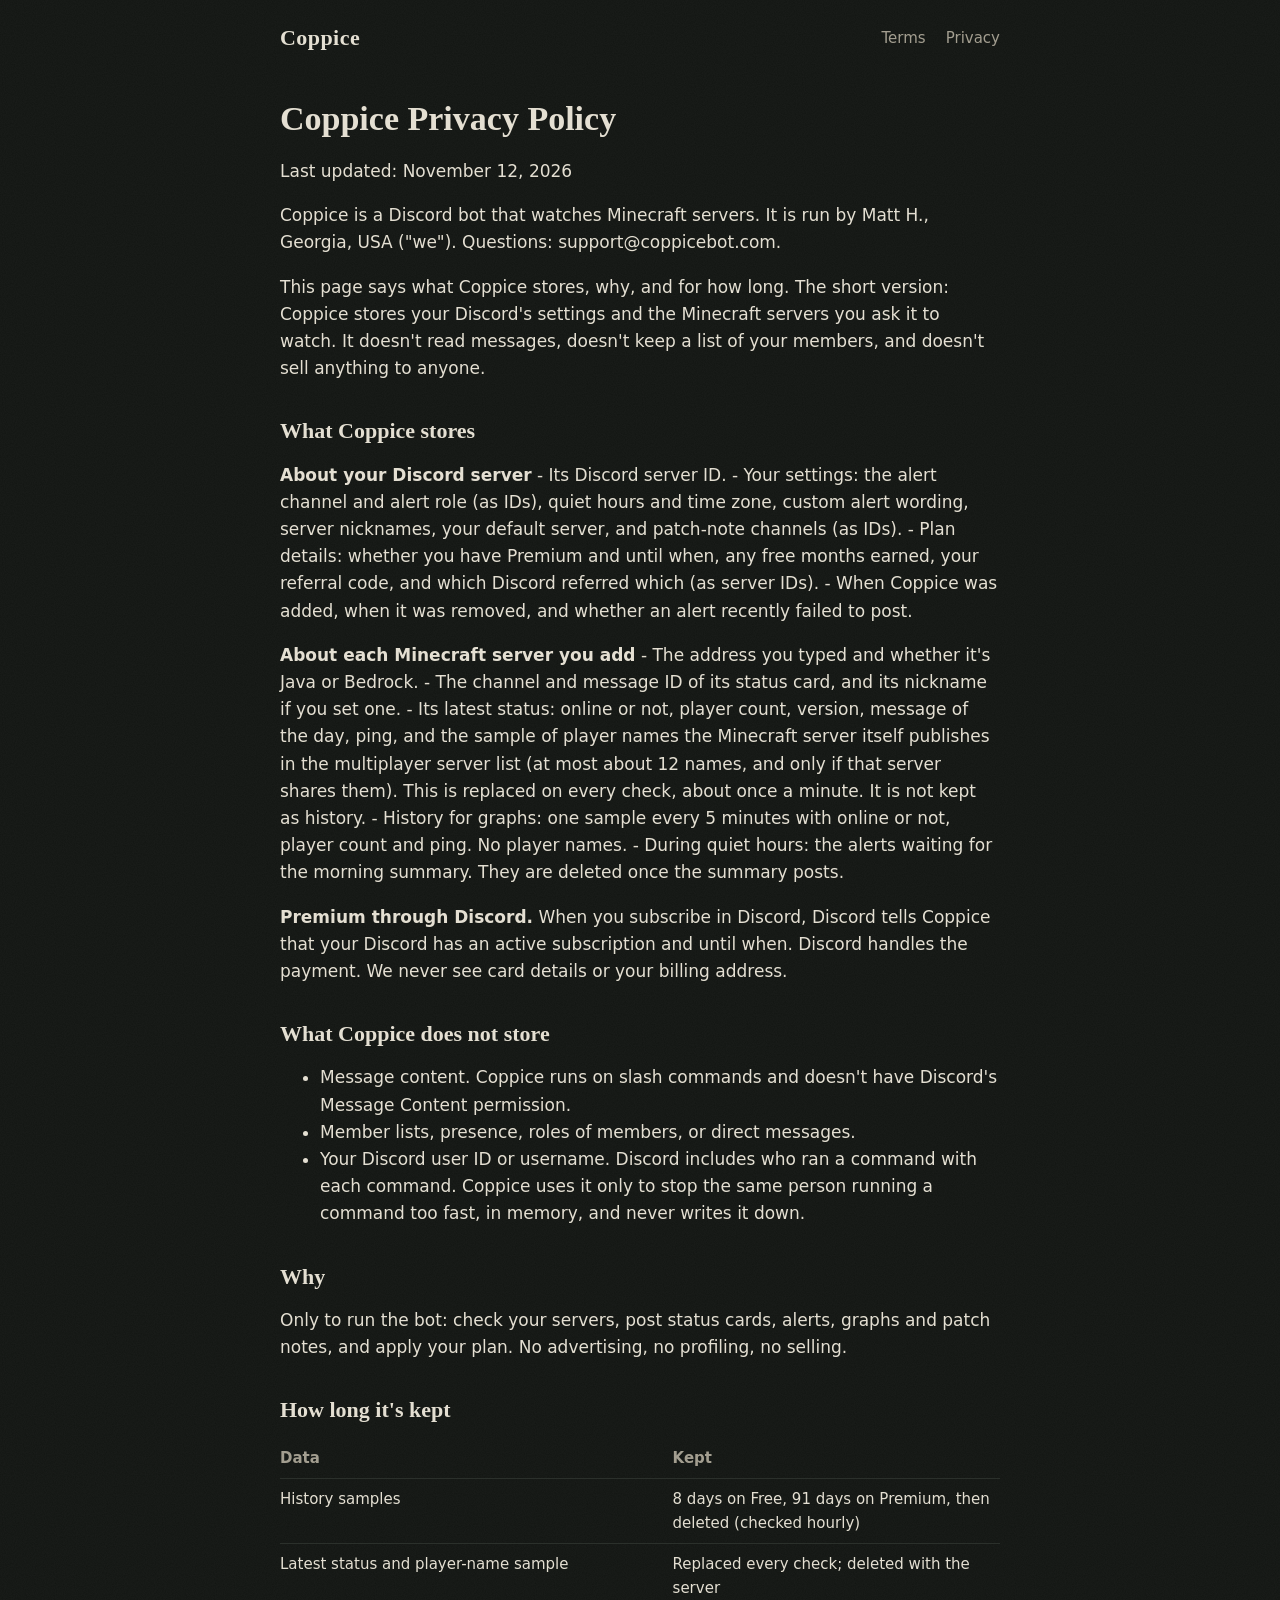
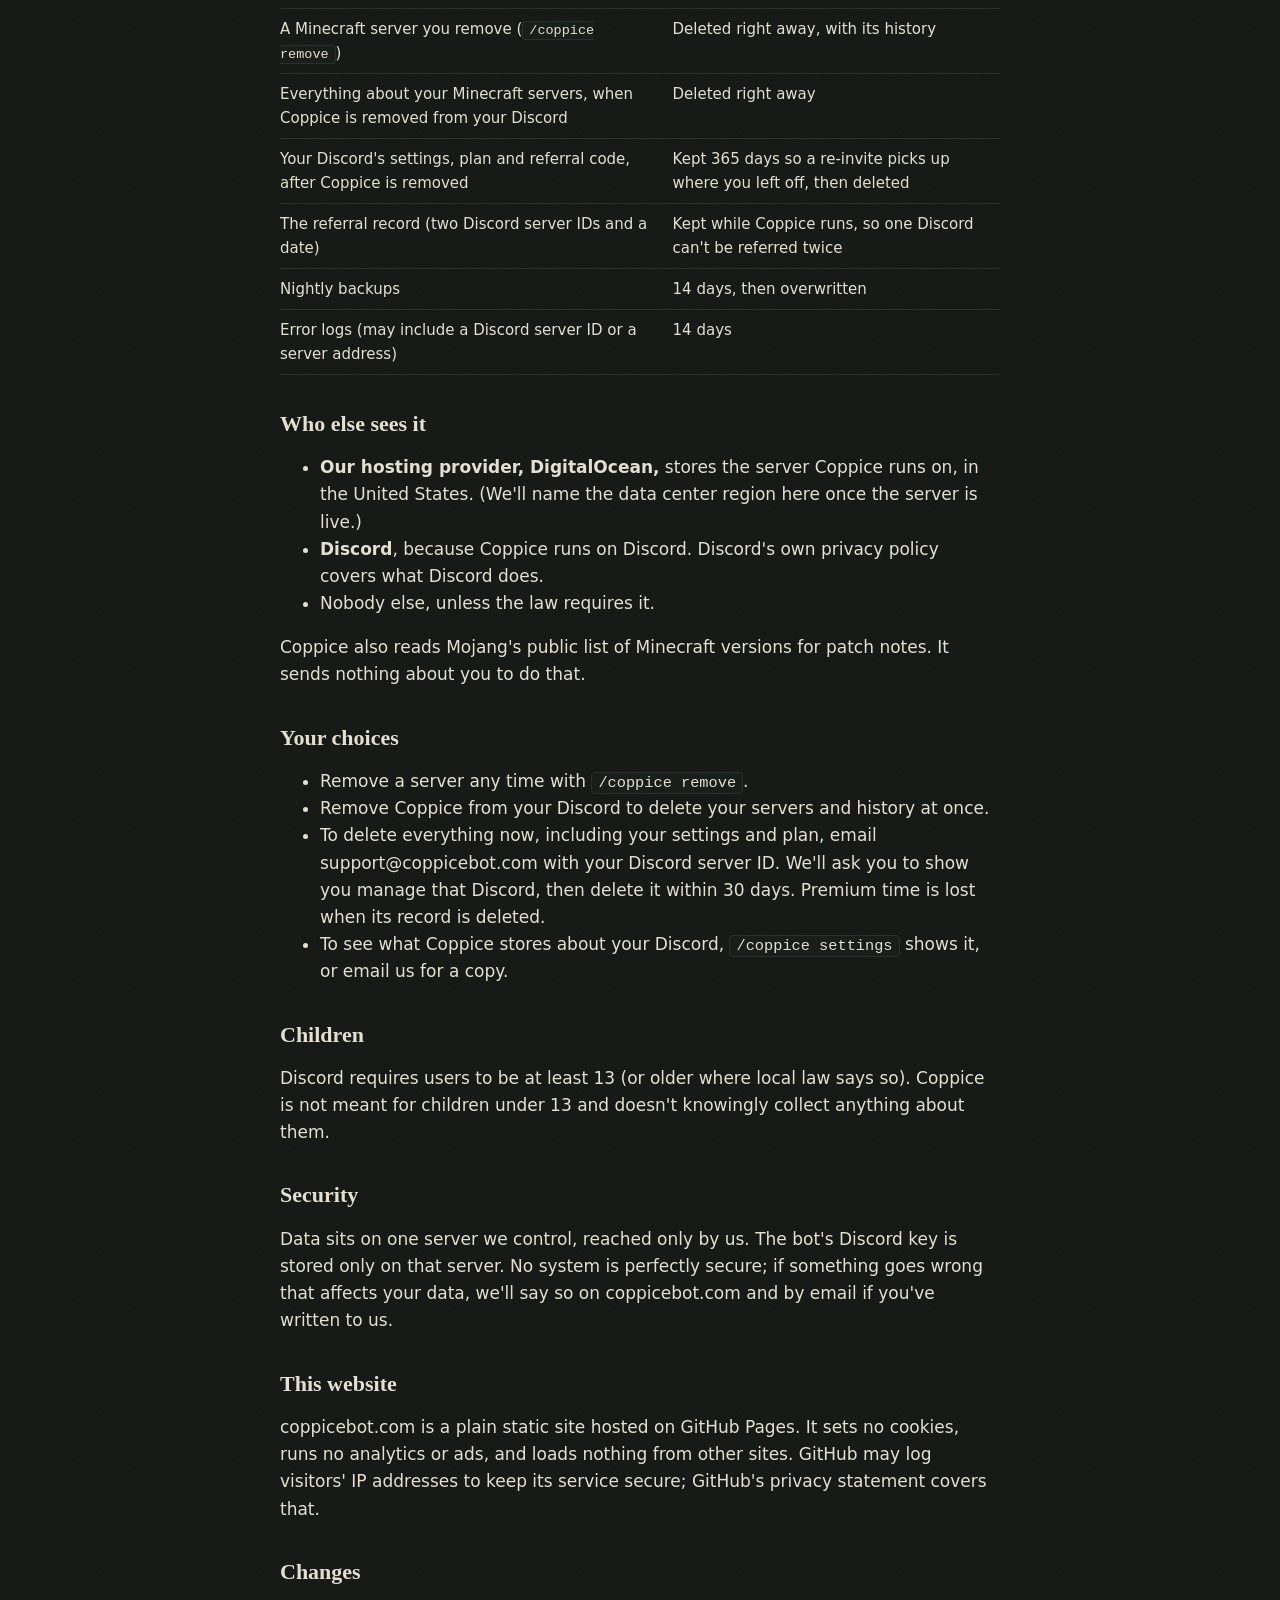
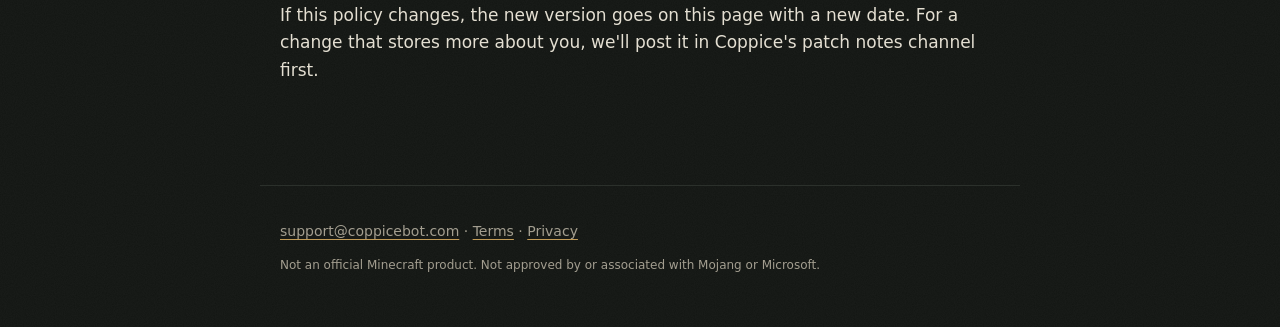
==== privacy/index.html @ 9b4cead3 "First version of coppicebot.com" ====
<!doctype html>
<html lang="en">
<head>
<meta charset="utf-8">
<meta name="viewport" content="width=device-width, initial-scale=1">
<title>Coppice Privacy Policy</title>
<meta name="description" content="Coppice Privacy Policy.">
<link rel="stylesheet" href="/style.css">
</head>
<body>
<header class="top">
  <a class="mark" href="/">Coppice</a>
  <nav><a href="/terms/">Terms</a><a href="/privacy/">Privacy</a></nav>
</header>
<main class="legal">
<h1>Coppice Privacy Policy</h1>
<p>Last updated: November 12, 2026</p>
<p>Coppice is a Discord bot that watches Minecraft servers. It is run by
Matt H., Georgia, USA ("we"). Questions:
support@coppicebot.com.</p>
<p>This page says what Coppice stores, why, and for how long. The short version:
Coppice stores your Discord's settings and the Minecraft servers you ask it to
watch. It doesn't read messages, doesn't keep a list of your members, and
doesn't sell anything to anyone.</p>
<h2>What Coppice stores</h2>
<p><strong>About your Discord server</strong>
- Its Discord server ID.
- Your settings: the alert channel and alert role (as IDs), quiet hours and
  time zone, custom alert wording, server nicknames, your default server, and
  patch-note channels (as IDs).
- Plan details: whether you have Premium and until when, any free months
  earned, your referral code, and which Discord referred which (as server IDs).
- When Coppice was added, when it was removed, and whether an alert recently
  failed to post.</p>
<p><strong>About each Minecraft server you add</strong>
- The address you typed and whether it's Java or Bedrock.
- The channel and message ID of its status card, and its nickname if you set
  one.
- Its latest status: online or not, player count, version, message of the day,
  ping, and the sample of player names the Minecraft server itself publishes
  in the multiplayer server list (at most about 12 names, and only if that
  server shares them). This is replaced on every check, about once a minute.
  It is not kept as history.
- History for graphs: one sample every 5 minutes with online or not, player
  count and ping. No player names.
- During quiet hours: the alerts waiting for the morning summary. They are
  deleted once the summary posts.</p>
<p><strong>Premium through Discord.</strong> When you subscribe in Discord, Discord tells
Coppice that your Discord has an active subscription and until when. Discord
handles the payment. We never see card details or your billing address.</p>
<h2>What Coppice does not store</h2>
<ul>
<li>Message content. Coppice runs on slash commands and doesn't have Discord's
  Message Content permission.</li>
<li>Member lists, presence, roles of members, or direct messages.</li>
<li>Your Discord user ID or username. Discord includes who ran a command with
  each command. Coppice uses it only to stop the same person running a command
  too fast, in memory, and never writes it down.</li>
</ul>
<h2>Why</h2>
<p>Only to run the bot: check your servers, post status cards, alerts, graphs and
patch notes, and apply your plan. No advertising, no profiling, no selling.</p>
<h2>How long it's kept</h2>
<table>
<thead>
<tr>
<th>Data</th>
<th>Kept</th>
</tr>
</thead>
<tbody>
<tr>
<td>History samples</td>
<td>8 days on Free, 91 days on Premium, then deleted (checked hourly)</td>
</tr>
<tr>
<td>Latest status and player-name sample</td>
<td>Replaced every check; deleted with the server</td>
</tr>
<tr>
<td>A Minecraft server you remove (<code>/coppice remove</code>)</td>
<td>Deleted right away, with its history</td>
</tr>
<tr>
<td>Everything about your Minecraft servers, when Coppice is removed from your Discord</td>
<td>Deleted right away</td>
</tr>
<tr>
<td>Your Discord's settings, plan and referral code, after Coppice is removed</td>
<td>Kept 365 days so a re-invite picks up where you left off, then deleted</td>
</tr>
<tr>
<td>The referral record (two Discord server IDs and a date)</td>
<td>Kept while Coppice runs, so one Discord can't be referred twice</td>
</tr>
<tr>
<td>Nightly backups</td>
<td>14 days, then overwritten</td>
</tr>
<tr>
<td>Error logs (may include a Discord server ID or a server address)</td>
<td>14 days</td>
</tr>
</tbody>
</table>
<h2>Who else sees it</h2>
<ul>
<li><strong>Our hosting provider, DigitalOcean,</strong> stores the server Coppice runs on,
  in the United States. (We'll name the data center region here once the
  server is live.)</li>
<li><strong>Discord</strong>, because Coppice runs on Discord. Discord's own privacy policy
  covers what Discord does.</li>
<li>Nobody else, unless the law requires it.</li>
</ul>
<p>Coppice also reads Mojang's public list of Minecraft versions for patch notes.
It sends nothing about you to do that.</p>
<h2>Your choices</h2>
<ul>
<li>Remove a server any time with <code>/coppice remove</code>.</li>
<li>Remove Coppice from your Discord to delete your servers and history at once.</li>
<li>To delete everything now, including your settings and plan, email
  support@coppicebot.com with your Discord server ID. We'll ask you to show
  you manage that Discord, then delete it within 30 days. Premium time is lost
  when its record is deleted.</li>
<li>To see what Coppice stores about your Discord, <code>/coppice settings</code> shows it,
  or email us for a copy.</li>
</ul>
<h2>Children</h2>
<p>Discord requires users to be at least 13 (or older where local law says so).
Coppice is not meant for children under 13 and doesn't knowingly collect
anything about them.</p>
<h2>Security</h2>
<p>Data sits on one server we control, reached only by us. The bot's Discord key
is stored only on that server. No system is perfectly secure; if something
goes wrong that affects your data, we'll say so on coppicebot.com and by
email if you've written to us.</p>
<h2>This website</h2>
<p>coppicebot.com is a plain static site hosted on GitHub Pages. It sets no
cookies, runs no analytics or ads, and loads nothing from other sites. GitHub
may log visitors' IP addresses to keep its service secure; GitHub's privacy
statement covers that.</p>
<h2>Changes</h2>
<p>If this policy changes, the new version goes on this page with a new date. For
a change that stores more about you, we'll post it in Coppice's patch notes
channel first.</p>
</main>
<footer>
  <p><a href="mailto:support@coppicebot.com">support@coppicebot.com</a> · <a href="/terms/">Terms</a> · <a href="/privacy/">Privacy</a></p>
  <p class="fine">Not an official Minecraft product. Not approved by or associated with Mojang or Microsoft.</p>
</footer>
</body>
</html>
---- style.css ----
/* Coppice: dark, matte, quiet. Cream text, one small brass accent. */
:root {
  --bg: #121512;
  --surface: #1a1e1a;
  --line: #2b302b;
  --text: #e4dfd2;
  --muted: #a39e90;
  --accent: #c29b57;
  --accent-ink: #15130e;
  --serif: "Iowan Old Style", "Palatino Linotype", Palatino, "Book Antiqua", Georgia, serif;
  --sans: system-ui, -apple-system, "Segoe UI", Roboto, "Helvetica Neue", Arial, sans-serif;
  --mono: ui-monospace, "SF Mono", Menlo, Consolas, monospace;
  color-scheme: dark;
}
* { box-sizing: border-box; }
html { -webkit-text-size-adjust: 100%; }
body {
  margin: 0;
  background-color: var(--bg);
  /* Matte grain, drawn in place: no images, no outside files. */
  background-image: url("data:image/svg+xml,%3Csvg xmlns='http://www.w3.org/2000/svg' width='160' height='160'%3E%3Cfilter id='n'%3E%3CfeTurbulence type='fractalNoise' baseFrequency='.9' numOctaves='2' stitchTiles='stitch'/%3E%3CfeColorMatrix values='0 0 0 0 1 0 0 0 0 1 0 0 0 0 1 0 0 0 .035 0'/%3E%3C/filter%3E%3Crect width='100%25' height='100%25' filter='url(%23n)'/%3E%3C/svg%3E");
  color: var(--text);
  font: 17px/1.6 var(--sans);
}
a { color: var(--text); text-decoration-color: var(--accent); text-underline-offset: 3px; }
a:hover { color: var(--accent); }
code { font: 0.9em var(--mono); background: var(--surface); border: 1px solid var(--line); border-radius: 4px; padding: 1px 6px; }

.top, main, footer { max-width: 760px; margin: 0 auto; padding-left: 20px; padding-right: 20px; }
.top { display: flex; align-items: center; justify-content: space-between; padding-top: 24px; padding-bottom: 24px; }
.mark { font: 600 22px var(--serif); letter-spacing: 0.02em; text-decoration: none; }
.top nav a { margin-left: 20px; color: var(--muted); text-decoration: none; font-size: 15px; }
.top nav a:hover { color: var(--text); }

h1, h2, h3 { font-family: var(--serif); font-weight: 600; line-height: 1.2; }
h1 { font-size: clamp(32px, 6vw, 46px); margin: 0 0 18px; }
h2 { font-size: 26px; margin: 56px 0 14px; }
h3 { font-size: 20px; margin: 0 0 10px; }
.eyebrow { color: var(--accent); font-size: 14px; letter-spacing: 0.08em; text-transform: uppercase; margin: 40px 0 12px; }
.lede { color: var(--muted); font-size: 19px; max-width: 620px; }
.muted { color: var(--muted); font-family: var(--sans); font-weight: 400; font-size: 0.8em; }

.actions { margin: 28px 0 10px; }
.button {
  display: inline-block; background: var(--accent); color: var(--accent-ink);
  font-weight: 600; text-decoration: none; padding: 12px 22px; border-radius: 6px;
}
.button:hover { color: var(--accent-ink); filter: brightness(1.08); }
.start { color: var(--muted); font-size: 15px; }

.card-demo { margin: 48px 0 0; }
.card { background: var(--surface); border: 1px solid var(--line); border-left: 3px solid var(--accent); border-radius: 6px; padding: 16px 20px; max-width: 440px; }
.card-title { font-weight: 600; margin: 0 0 10px; }
.dot { display: inline-block; width: 9px; height: 9px; border-radius: 50%; background: #7fa37a; margin-right: 8px; vertical-align: 1px; }
.card dl { display: grid; grid-template-columns: 1fr 1fr; gap: 8px 20px; margin: 0; }
.card dt { color: var(--muted); font-size: 13px; }
.card dd { margin: 0; }
.card-foot { color: var(--muted); font-size: 12px; margin: 12px 0 0; }
.caption { color: var(--muted); font-size: 14px; }

.features ul, .plan ul { padding-left: 20px; }
.features li { margin-bottom: 8px; }
.plans { display: grid; grid-template-columns: 1fr 1fr; gap: 16px; margin-top: 40px; }
.plan { background: var(--surface); border: 1px solid var(--line); border-radius: 6px; padding: 18px 20px; }
.plan ul { margin: 0; color: var(--muted); }
@media (max-width: 600px) { .plans { grid-template-columns: 1fr; } }
.notes p { margin: 0 0 14px; }

.legal { padding-bottom: 20px; }
.legal h1 { font-size: 34px; margin-top: 24px; }
.legal h2 { font-size: 22px; margin-top: 36px; }
.legal table { width: 100%; border-collapse: collapse; font-size: 15px; display: block; overflow-x: auto; }
.legal th, .legal td { text-align: left; border-bottom: 1px solid var(--line); padding: 8px 10px 8px 0; vertical-align: top; }
.legal th { color: var(--muted); font-weight: 600; }

footer { border-top: 1px solid var(--line); margin-top: 64px; padding-top: 20px; padding-bottom: 40px; color: var(--muted); font-size: 14px; }
footer a { color: var(--muted); }
.fine { font-size: 12px; }
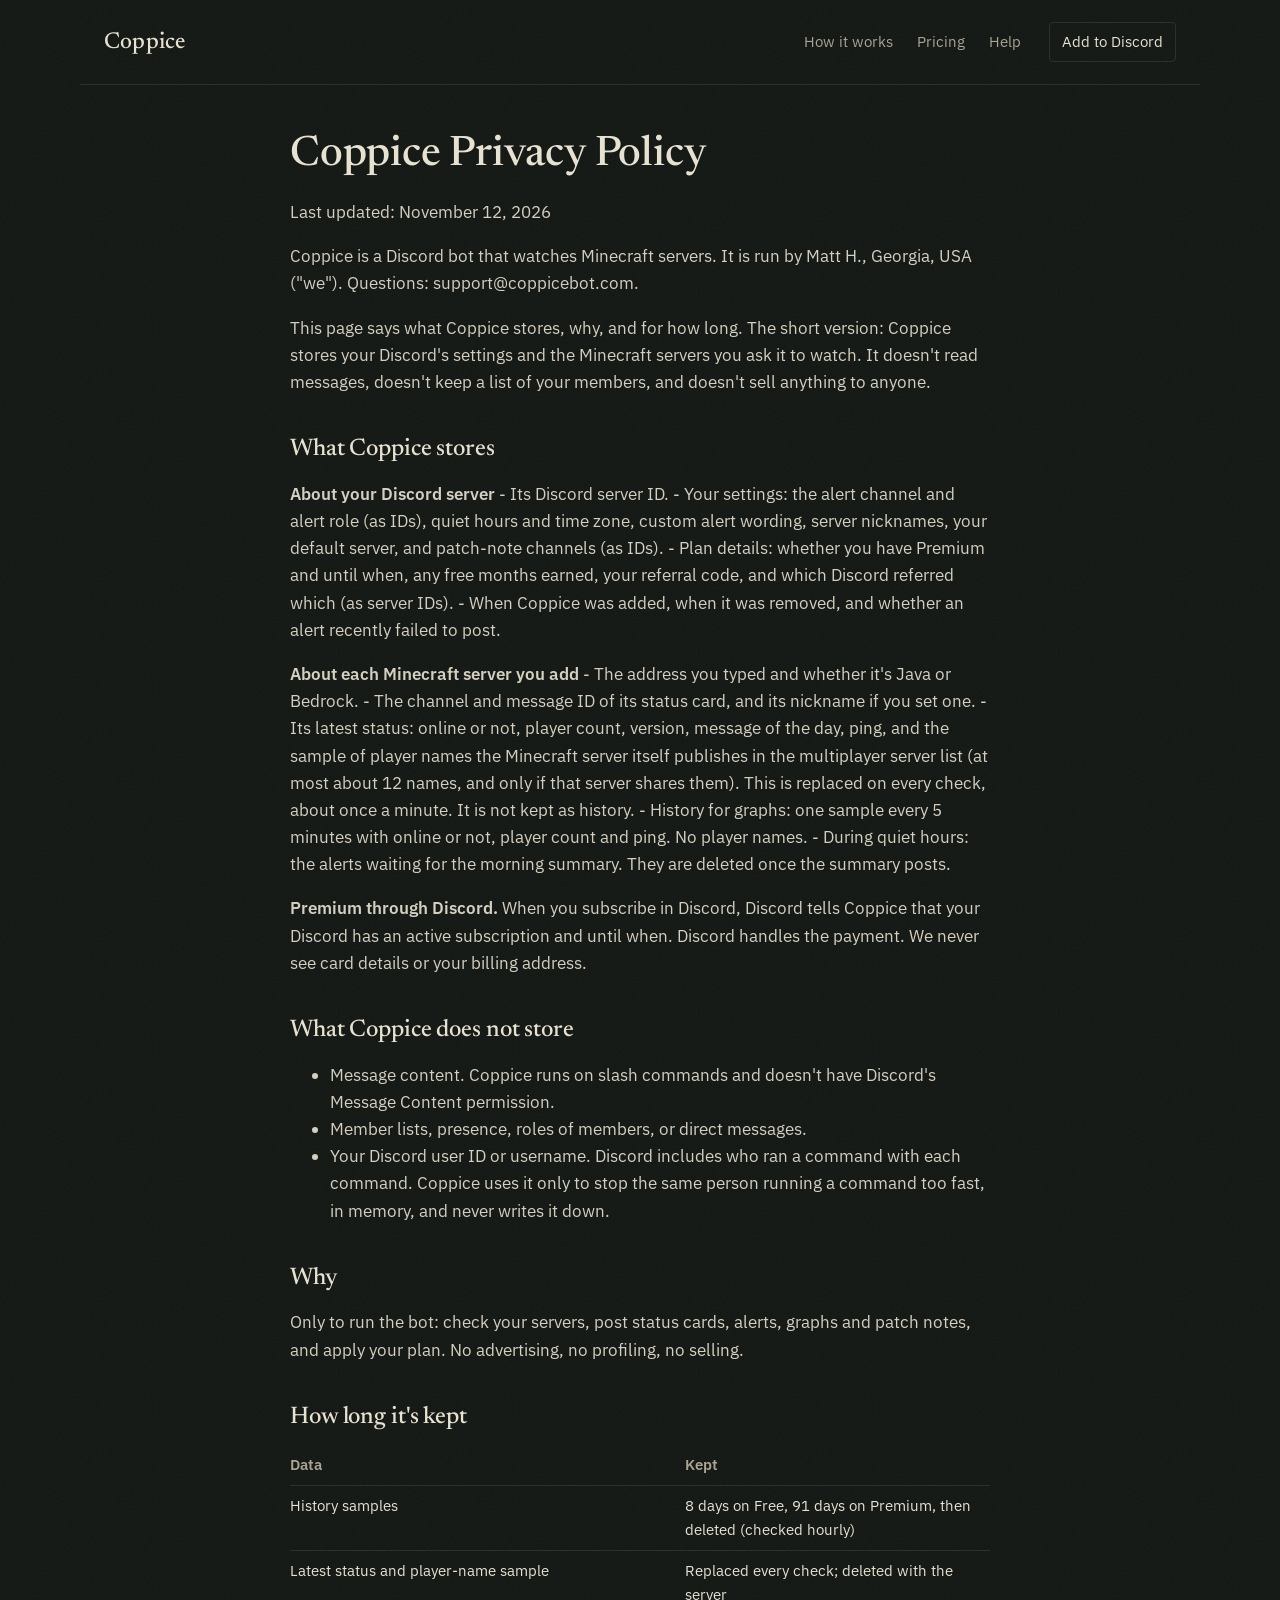
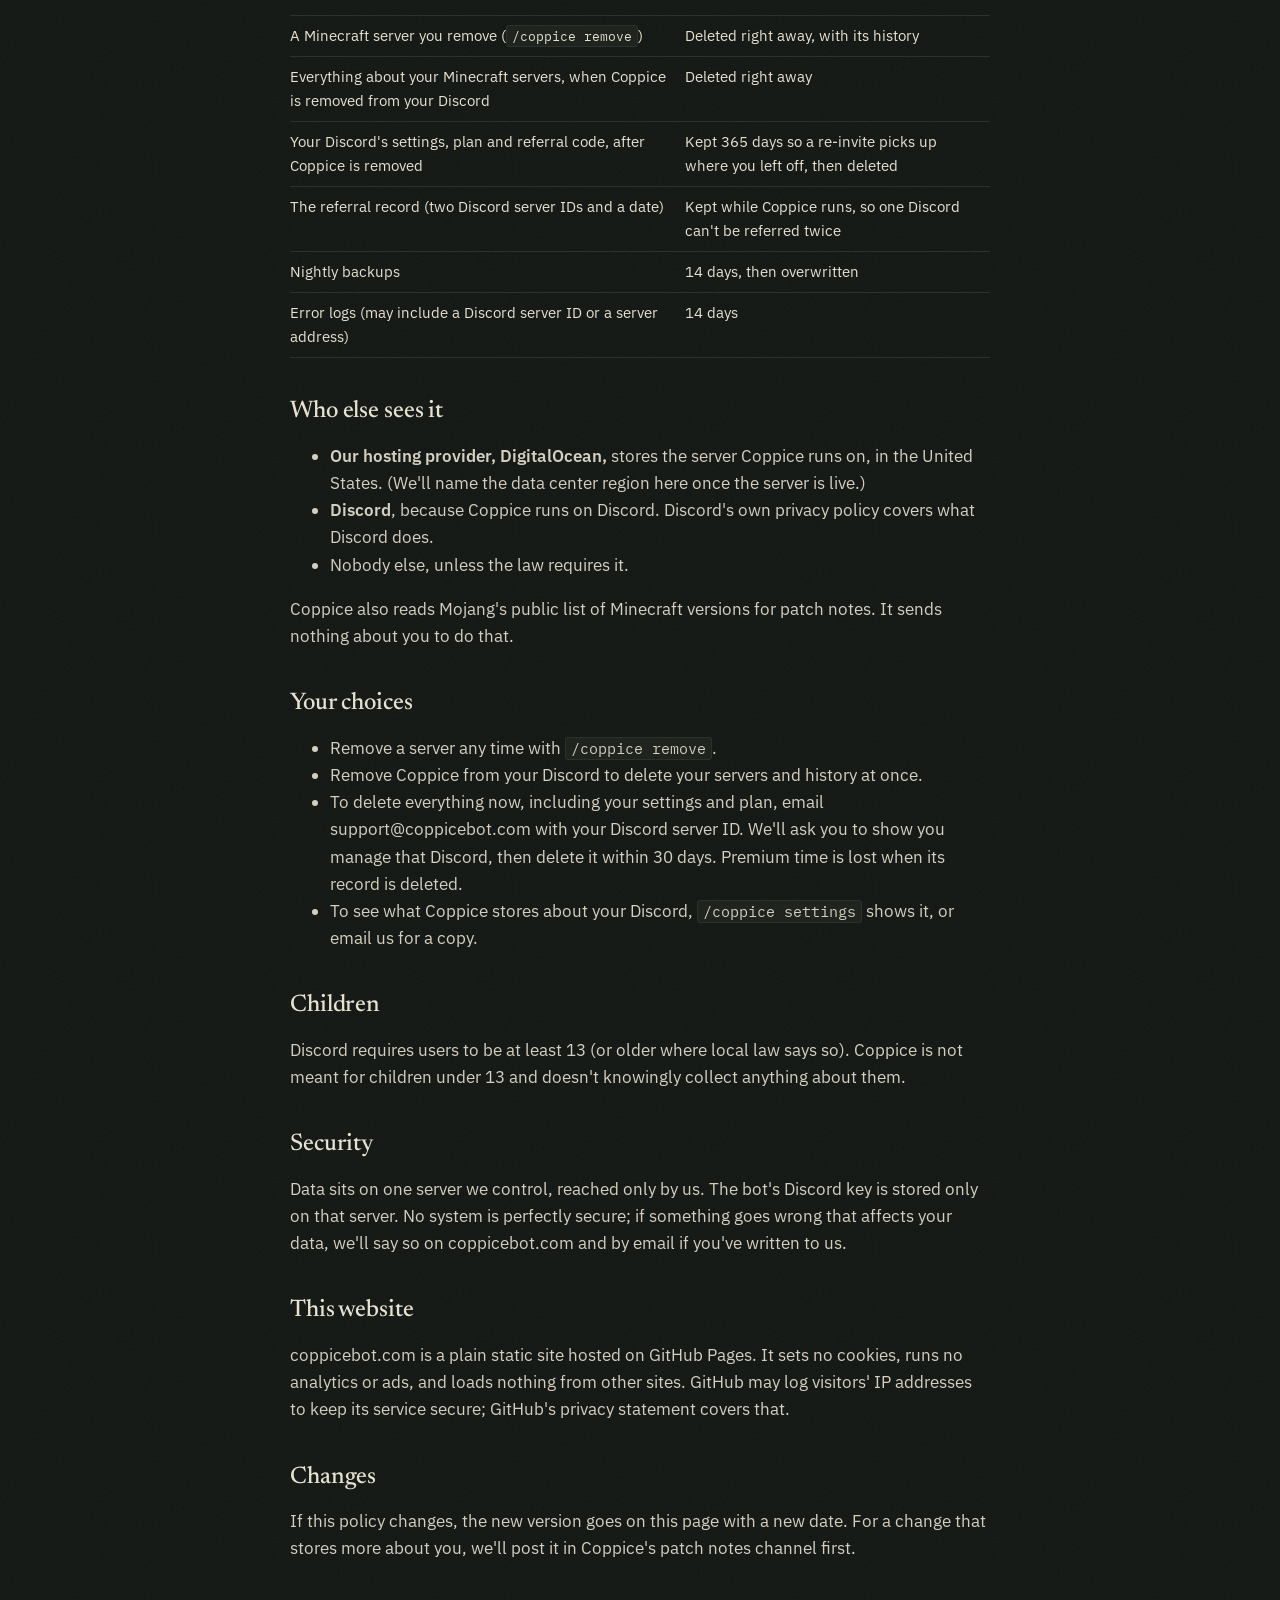
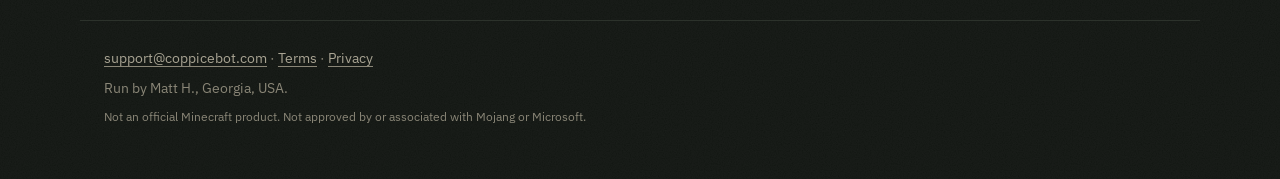
==== commit 32ae5930: "Coppice site v2: new design" ====
--- a/privacy/index.html
+++ b/privacy/index.html
@@ -5,14 +5,19 @@
 <meta name="viewport" content="width=device-width, initial-scale=1">
 <title>Coppice Privacy Policy</title>
 <meta name="description" content="Coppice Privacy Policy.">
-<link rel="stylesheet" href="/style.css">
+<meta name="theme-color" content="#111511">
+<link rel="preload" href="../fonts/plex-sans-latin.woff2" as="font" type="font/woff2" crossorigin>
+<link rel="preload" href="../fonts/newsreader-latin.woff2" as="font" type="font/woff2" crossorigin>
+<link rel="stylesheet" href="../style.css">
 </head>
 <body>
-<header class="top">
-  <a class="mark" href="/">Coppice</a>
-  <nav><a href="/terms/">Terms</a><a href="/privacy/">Privacy</a></nav>
+<header class="top wrap">
+  <a class="mark" href="../">Coppice</a>
+  <nav aria-label="Sections"><a href="../#outage">How it works</a><a href="../#pricing">Pricing</a><a href="../#help">Help</a></nav>
+  <a class="small-add" href="https://discord.com/oauth2/authorize?client_id=1570571016768589925&permissions=117760&integration_type=0&scope=bot+applications.commands">Add to Discord</a>
 </header>
-<main class="legal">
+<main>
+<article class="legal wrap">
 <h1>Coppice Privacy Policy</h1>
 <p>Last updated: November 12, 2026</p>
 <p>Coppice is a Discord bot that watches Minecraft servers. It is run by
@@ -143,9 +148,11 @@
 <p>If this policy changes, the new version goes on this page with a new date. For
 a change that stores more about you, we'll post it in Coppice's patch notes
 channel first.</p>
+</article>
 </main>
-<footer>
-  <p><a href="mailto:support@coppicebot.com">support@coppicebot.com</a> · <a href="/terms/">Terms</a> · <a href="/privacy/">Privacy</a></p>
+<footer class="wrap">
+  <p><a href="mailto:support@coppicebot.com">support@coppicebot.com</a> · <a href="../terms/">Terms</a> · <a href="../privacy/">Privacy</a></p>
+  <p>Run by Matt H., Georgia, USA.</p>
   <p class="fine">Not an official Minecraft product. Not approved by or associated with Mojang or Microsoft.</p>
 </footer>
 </body>
--- a/style.css
+++ b/style.css
@@ -1,78 +1,192 @@
-/* Coppice: dark, matte, quiet. Cream text, one small brass accent. */
+/* Coppice v2. Quiet Villain: a dark, low-chroma moss base, cream type,
+   one small brass accent on the action. Matte grain, hairlines, no shadows,
+   no gradients. Fonts are self-hosted (SIL OFL, licenses in fonts/). */
+
+@font-face { font-family: "Newsreader"; src: url("fonts/newsreader-latin.woff2") format("woff2"); font-weight: 400 600; font-display: swap; }
+@font-face { font-family: "Plex Sans"; src: url("fonts/plex-sans-latin.woff2") format("woff2"); font-weight: 400 600; font-display: swap; }
+@font-face { font-family: "Plex Mono"; src: url("fonts/plex-mono-400-latin.woff2") format("woff2"); font-weight: 400; font-display: swap; }
+
 :root {
-  --bg: #121512;
-  --surface: #1a1e1a;
-  --line: #2b302b;
-  --text: #e4dfd2;
-  --muted: #a39e90;
-  --accent: #c29b57;
-  --accent-ink: #15130e;
-  --serif: "Iowan Old Style", "Palatino Linotype", Palatino, "Book Antiqua", Georgia, serif;
-  --sans: system-ui, -apple-system, "Segoe UI", Roboto, "Helvetica Neue", Arial, sans-serif;
-  --mono: ui-monospace, "SF Mono", Menlo, Consolas, monospace;
+  --bg: #111511;        /* L 6, C 3 */
+  --surface: #181c17;   /* L 10, C 4 */
+  --raise: #1f241e;     /* L 14, C 5 */
+  --line: #2c322b;      /* L 20, C 6 */
+  --text: #e7e1d1;      /* cream, 14:1 on bg */
+  --muted: #a9a493;     /* 7.4:1 */
+  --faint: #8a8677;     /* 5:1, small labels only */
+  --brass: #c9a15b;     /* the one warm accent */
+  --brass-ink: #16130c;
+  --serif: "Newsreader", "Iowan Old Style", Georgia, serif;
+  --sans: "Plex Sans", system-ui, -apple-system, "Segoe UI", sans-serif;
+  --mono: "Plex Mono", ui-monospace, Menlo, Consolas, monospace;
+  /* Discord's own dark-theme colors, used only inside the product mock */
+  --dc-chat: #313338; --dc-embed: #2b2d31; --dc-head: #2b2d31; --dc-text: #dbdee1;
+  --dc-muted: #949ba4; --dc-link: #c9cdfb; --dc-mention: rgba(88,101,242,.3);
+  --dc-online: #2ecc71; --dc-offline: #c0392b; --dc-app: #5865f2;
   color-scheme: dark;
 }
+
 * { box-sizing: border-box; }
-html { -webkit-text-size-adjust: 100%; }
+html { -webkit-text-size-adjust: 100%; scroll-behavior: smooth; }
+@media (prefers-reduced-motion: reduce) { html { scroll-behavior: auto; } }
 body {
   margin: 0;
   background-color: var(--bg);
-  /* Matte grain, drawn in place: no images, no outside files. */
-  background-image: url("data:image/svg+xml,%3Csvg xmlns='http://www.w3.org/2000/svg' width='160' height='160'%3E%3Cfilter id='n'%3E%3CfeTurbulence type='fractalNoise' baseFrequency='.9' numOctaves='2' stitchTiles='stitch'/%3E%3CfeColorMatrix values='0 0 0 0 1 0 0 0 0 1 0 0 0 0 1 0 0 0 .035 0'/%3E%3C/filter%3E%3Crect width='100%25' height='100%25' filter='url(%23n)'/%3E%3C/svg%3E");
+  /* Matte grain, the one pattern, on the largest piece. Drawn in place. */
+  background-image: url("data:image/svg+xml,%3Csvg xmlns='http://www.w3.org/2000/svg' width='180' height='180'%3E%3Cfilter id='n'%3E%3CfeTurbulence type='fractalNoise' baseFrequency='.85' numOctaves='2' stitchTiles='stitch'/%3E%3CfeColorMatrix values='0 0 0 0 1 0 0 0 0 1 0 0 0 0 1 0 0 0 .045 0'/%3E%3C/filter%3E%3Crect width='100%25' height='100%25' filter='url(%23n)'/%3E%3C/svg%3E");
   color: var(--text);
-  font: 17px/1.6 var(--sans);
+  font: 400 17px/1.6 var(--sans);
+  font-feature-settings: "kern", "liga";
 }
-a { color: var(--text); text-decoration-color: var(--accent); text-underline-offset: 3px; }
-a:hover { color: var(--accent); }
-code { font: 0.9em var(--mono); background: var(--surface); border: 1px solid var(--line); border-radius: 4px; padding: 1px 6px; }
+a { color: var(--text); text-decoration-color: var(--faint); text-underline-offset: 3px; text-decoration-thickness: 1px; }
+a:hover { text-decoration-color: var(--brass); }
+a:focus-visible, button:focus-visible { outline: 2px solid var(--brass); outline-offset: 3px; }
+code, kbd { font-family: var(--mono); font-size: 0.88em; }
+p code, li code, dd code, td code { background: var(--raise); border: 1px solid var(--line); border-radius: 3px; padding: 1px 5px; white-space: nowrap; }
+img { max-width: 100%; height: auto; display: block; }
 
-.top, main, footer { max-width: 760px; margin: 0 auto; padding-left: 20px; padding-right: 20px; }
-.top { display: flex; align-items: center; justify-content: space-between; padding-top: 24px; padding-bottom: 24px; }
-.mark { font: 600 22px var(--serif); letter-spacing: 0.02em; text-decoration: none; }
-.top nav a { margin-left: 20px; color: var(--muted); text-decoration: none; font-size: 15px; }
+.wrap { max-width: 1120px; margin: 0 auto; padding-left: max(24px, env(safe-area-inset-left, 0px)); padding-right: max(24px, env(safe-area-inset-right, 0px)); }
+@media (max-width: 520px) { .wrap { padding-left: max(16px, env(safe-area-inset-left, 0px)); padding-right: max(16px, env(safe-area-inset-right, 0px)); } }
+
+/* Header */
+.top { display: flex; align-items: center; gap: 28px; padding-top: 22px; padding-bottom: 22px; border-bottom: 1px solid var(--line); }
+.mark { font: 500 23px/1 var(--serif); letter-spacing: 0.01em; text-decoration: none; margin-right: auto; }
+.top nav { display: flex; gap: 24px; }
+.top nav a { color: var(--muted); text-decoration: none; font-size: 15px; }
 .top nav a:hover { color: var(--text); }
+.top .small-add { font-size: 15px; color: var(--text); text-decoration: none; border: 1px solid var(--line); padding: 7px 12px; border-radius: 4px; }
+.top .small-add:hover { border-color: var(--brass); }
+@media (max-width: 720px) { .top nav { display: none; } }
 
-h1, h2, h3 { font-family: var(--serif); font-weight: 600; line-height: 1.2; }
-h1 { font-size: clamp(32px, 6vw, 46px); margin: 0 0 18px; }
-h2 { font-size: 26px; margin: 56px 0 14px; }
-h3 { font-size: 20px; margin: 0 0 10px; }
-.eyebrow { color: var(--accent); font-size: 14px; letter-spacing: 0.08em; text-transform: uppercase; margin: 40px 0 12px; }
-.lede { color: var(--muted); font-size: 19px; max-width: 620px; }
-.muted { color: var(--muted); font-family: var(--sans); font-weight: 400; font-size: 0.8em; }
+/* Type */
+h1, h2, h3 { font-family: var(--serif); font-weight: 500; letter-spacing: -0.005em; text-wrap: balance; }
+h1 { font-size: clamp(36px, 5.4vw, 58px); line-height: 1.05; margin: 0 0 22px; }
+h2 { font-size: clamp(28px, 3.6vw, 38px); line-height: 1.15; margin: 0 0 14px; }
+h3 { font-size: 21px; line-height: 1.25; margin: 0 0 6px; }
+.lede { font-size: 19px; color: var(--muted); max-width: 34em; margin: 0; }
+.lede strong { color: var(--text); font-weight: 500; }
+.section-lede { color: var(--muted); max-width: 36em; margin: 0 0 32px; }
 
-.actions { margin: 28px 0 10px; }
-.button {
-  display: inline-block; background: var(--accent); color: var(--accent-ink);
-  font-weight: 600; text-decoration: none; padding: 12px 22px; border-radius: 6px;
+/* Hero: text left, the product right. Not centered. */
+.hero { display: grid; grid-template-columns: minmax(0, 1fr) minmax(0, 1.05fr); gap: 56px; align-items: center; padding-top: 72px; padding-bottom: 88px; }
+@media (max-width: 900px) { .hero { grid-template-columns: 1fr; gap: 40px; padding-top: 40px; padding-bottom: 56px; } }
+.actions { display: flex; flex-wrap: wrap; align-items: center; gap: 14px 24px; margin: 32px 0 14px; }
+.button { display: inline-block; background: var(--brass); color: var(--brass-ink); font-weight: 600; text-decoration: none; padding: 13px 22px; border-radius: 4px; font-size: 17px; }
+.button:hover { background: #d4ad69; }
+.quiet-link { color: var(--muted); font-size: 16px; }
+.fineprint { color: var(--faint); font-size: 14px; margin: 0; }
+
+/* The Discord mock */
+.mock { margin: 0; min-width: 0; }
+.discord { background: var(--dc-chat); border: 1px solid #1e1f22; border-radius: 6px; overflow: hidden; color: var(--dc-text);
+  font: 400 15px/1.375 "Plex Sans", system-ui, sans-serif; }
+.dc-head { display: flex; align-items: center; gap: 8px; height: 46px; padding: 0 16px; border-bottom: 1px solid #1f2023; font-weight: 600; font-size: 15px; }
+.dc-head .hash { color: var(--dc-muted); font-size: 22px; font-weight: 400; line-height: 1; }
+.dc-head .topic { color: var(--dc-muted); font-weight: 400; font-size: 13px; border-left: 1px solid #3f4147; padding-left: 10px; margin-left: 4px; white-space: nowrap; overflow: hidden; text-overflow: ellipsis; }
+.dc-body { padding: 14px 16px 18px; display: grid; gap: 16px; }
+.msg { display: grid; grid-template-columns: 40px minmax(0, 1fr); gap: 0 14px; }
+.avatar { width: 40px; height: 40px; border-radius: 50%; background: #1a1d19; border: 1px solid #3a4038; display: grid; place-items: center; font: 500 20px/1 var(--serif); color: var(--text); }
+.who { display: flex; align-items: baseline; gap: 6px; flex-wrap: wrap; }
+.who .name { font-weight: 600; color: #f2f3f5; }
+.who .app { background: var(--dc-app); color: #fff; font-size: 10px; font-weight: 600; padding: 1px 4px; border-radius: 3px; line-height: 1.3; position: relative; top: -1px; }
+.who time { color: var(--dc-muted); font-size: 12px; }
+.mention { background: var(--dc-mention); color: var(--dc-link); border-radius: 3px; padding: 0 2px; font-weight: 500; }
+.embed { margin-top: 4px; background: var(--dc-embed); border-left: 4px solid var(--dc-online); border-radius: 4px; padding: 10px 14px 12px 12px; max-width: 440px; }
+.embed.offline { border-left-color: var(--dc-offline); }
+.e-title { font-weight: 600; color: #f2f3f5; display: flex; align-items: center; gap: 8px; }
+.st { width: 10px; height: 10px; border-radius: 50%; background: var(--dc-online); flex: none; }
+.offline .st { background: var(--dc-offline); }
+.e-desc { margin: 6px 0 0; font-size: 14px; }
+.e-desc b { font-weight: 600; color: #f2f3f5; }
+.e-motd { margin: 8px 0 0; font: 13px/1.4 var(--mono); background: #1e1f22; border: 1px solid #1a1b1e; border-radius: 4px; padding: 6px 8px; color: #b5bac1; }
+.e-fields { display: grid; grid-template-columns: repeat(3, minmax(0, 1fr)); gap: 8px 12px; margin: 10px 0 0; }
+.e-fields dt { font-size: 13px; font-weight: 600; color: #f2f3f5; }
+.e-fields dd { margin: 0; font-size: 14px; }
+.e-fields .wide { grid-column: 1 / -1; }
+.e-foot { margin: 10px 0 0; font-size: 12px; color: var(--dc-muted); }
+.edited { color: var(--dc-muted); font-size: 11px; }
+.mock-note { color: var(--faint); font-size: 13px; margin: 10px 2px 0; }
+@media (max-width: 520px) {
+  .discord { font-size: 14px; }
+  .dc-head .topic { display: none; }
+  .dc-body { padding: 12px 10px 14px; }
+  .msg { grid-template-columns: 32px minmax(0, 1fr); gap: 0 10px; }
+  .avatar { width: 32px; height: 32px; font-size: 17px; }
+  .embed { padding: 8px 10px 10px 10px; }
+  .cmd code { white-space: pre-wrap; overflow-wrap: anywhere; }
 }
-.button:hover { color: var(--accent-ink); filter: brightness(1.08); }
-.start { color: var(--muted); font-size: 15px; }
 
-.card-demo { margin: 48px 0 0; }
-.card { background: var(--surface); border: 1px solid var(--line); border-left: 3px solid var(--accent); border-radius: 6px; padding: 16px 20px; max-width: 440px; }
-.card-title { font-weight: 600; margin: 0 0 10px; }
-.dot { display: inline-block; width: 9px; height: 9px; border-radius: 50%; background: #7fa37a; margin-right: 8px; vertical-align: 1px; }
-.card dl { display: grid; grid-template-columns: 1fr 1fr; gap: 8px 20px; margin: 0; }
-.card dt { color: var(--muted); font-size: 13px; }
-.card dd { margin: 0; }
-.card-foot { color: var(--muted); font-size: 12px; margin: 12px 0 0; }
-.caption { color: var(--muted); font-size: 14px; }
+/* Sections */
+.band { border-top: 1px solid var(--line); padding-top: 80px; padding-bottom: 80px; }
+@media (max-width: 720px) { .band { padding-top: 52px; padding-bottom: 52px; } }
+.split { display: grid; grid-template-columns: minmax(0, 0.8fr) minmax(0, 1.2fr); gap: 56px; align-items: start; }
+@media (max-width: 900px) { .split { grid-template-columns: 1fr; gap: 28px; } }
+.split > div > h2 { position: sticky; top: 24px; }
 
-.features ul, .plan ul { padding-left: 20px; }
-.features li { margin-bottom: 8px; }
-.plans { display: grid; grid-template-columns: 1fr 1fr; gap: 16px; margin-top: 40px; }
-.plan { background: var(--surface); border: 1px solid var(--line); border-radius: 6px; padding: 18px 20px; }
-.plan ul { margin: 0; color: var(--muted); }
-@media (max-width: 600px) { .plans { grid-template-columns: 1fr; } }
-.notes p { margin: 0 0 14px; }
+/* Outage timeline */
+.timeline { list-style: none; margin: 0; padding: 0; border-left: 1px solid var(--line); }
+.timeline li { position: relative; padding: 0 0 26px 28px; }
+.timeline li:last-child { padding-bottom: 0; }
+.timeline li::before { content: ""; position: absolute; left: -5px; top: 9px; width: 9px; height: 9px; border-radius: 50%; background: var(--bg); border: 1px solid var(--faint); }
+.timeline li.key::before { background: var(--brass); border-color: var(--brass); }
+.timeline .t { display: block; font: 14px/1.6 var(--mono); color: var(--faint); font-variant-numeric: tabular-nums; }
+.timeline .what { display: block; }
+.timeline .why { display: block; color: var(--muted); font-size: 15px; }
+.note { color: var(--faint); font-size: 14px; margin: 28px 0 0; max-width: 40em; }
 
-.legal { padding-bottom: 20px; }
-.legal h1 { font-size: 34px; margin-top: 24px; }
-.legal h2 { font-size: 22px; margin-top: 36px; }
-.legal table { width: 100%; border-collapse: collapse; font-size: 15px; display: block; overflow-x: auto; }
-.legal th, .legal td { text-align: left; border-bottom: 1px solid var(--line); padding: 8px 10px 8px 0; vertical-align: top; }
-.legal th { color: var(--muted); font-weight: 600; }
+/* Setup */
+.steps { counter-reset: step; list-style: none; margin: 0; padding: 0; display: grid; gap: 28px; }
+.steps li { counter-increment: step; display: grid; grid-template-columns: 34px minmax(0, 1fr); gap: 4px 14px; }
+.steps li::before { content: counter(step); font: 500 22px/1.2 var(--serif); color: var(--faint); grid-row: span 2; }
+.steps li > * { grid-column: 2; }
+.steps p { margin: 0; color: var(--muted); }
+.cmd { display: flex; align-items: center; gap: 10px; margin-top: 10px; background: var(--surface); border: 1px solid var(--line); border-radius: 4px; padding: 10px 10px 10px 14px; max-width: 520px; }
+.cmd code { flex: 1; min-width: 0; overflow-x: auto; white-space: nowrap; font-size: 15px; color: var(--text); }
+.cmd button { font: 500 13px var(--sans); color: var(--muted); background: transparent; border: 1px solid var(--line); border-radius: 3px; padding: 5px 9px; cursor: pointer; }
+.cmd button:hover { color: var(--text); border-color: var(--faint); }
+.perm { margin-top: 36px; padding-top: 24px; border-top: 1px solid var(--line); }
+.perm p { color: var(--muted); margin: 6px 0 0; }
 
-footer { border-top: 1px solid var(--line); margin-top: 64px; padding-top: 20px; padding-bottom: 40px; color: var(--muted); font-size: 14px; }
+/* Features: graph plus a plain list, no icon cards */
+.figure { margin: 0 0 40px; max-width: 900px; }
+.figure img { border: 1px solid var(--line); border-radius: 4px; }
+.figure figcaption { color: var(--faint); font-size: 14px; margin-top: 10px; }
+.facts { display: grid; grid-template-columns: repeat(2, minmax(0, 1fr)); gap: 0 48px; margin: 0; }
+@media (max-width: 720px) { .facts { grid-template-columns: 1fr; } }
+.facts div { border-top: 1px solid var(--line); padding: 16px 0 18px; }
+.facts dt { font-weight: 600; }
+.facts dd { margin: 4px 0 0; color: var(--muted); }
+
+/* Pricing as a table, not two cards */
+.price-head { display: flex; flex-wrap: wrap; align-items: baseline; gap: 6px 22px; margin-bottom: 26px; }
+.price { font: 500 30px/1.1 var(--serif); }
+.price span { font: 400 16px var(--sans); color: var(--muted); }
+table.plans { width: 100%; max-width: 720px; border-collapse: collapse; font-size: 16px; }
+.plans th, .plans td { text-align: left; padding: 12px 12px 12px 0; border-bottom: 1px solid var(--line); vertical-align: top; }
+.plans thead th { font-weight: 600; color: var(--muted); font-size: 14px; }
+.plans tbody th { font-weight: 400; color: var(--muted); }
+.plans td:last-child, .plans th:last-child { padding-right: 0; }
+.plans .no { color: var(--faint); }
+@media (max-width: 520px) { table.plans { font-size: 15px; } }
+
+/* Good to know */
+.qa { margin: 0; display: grid; gap: 26px; max-width: 46em; }
+.qa dt { font-weight: 600; }
+.qa dd { margin: 4px 0 0; color: var(--muted); }
+
+/* Footer */
+footer { border-top: 1px solid var(--line); padding-top: 26px; padding-bottom: 44px; color: var(--faint); font-size: 14px; }
+footer p { margin: 0 0 8px; }
 footer a { color: var(--muted); }
 .fine { font-size: 12px; }
+
+/* Legal pages and 404 */
+.legal { max-width: 44em; padding-top: 48px; padding-bottom: 40px; }
+.legal h1 { font-size: clamp(32px, 5vw, 42px); }
+.legal h2 { font-size: 24px; margin-top: 40px; }
+.legal p, .legal li { color: #d4cfc0; }
+.legal table { width: 100%; border-collapse: collapse; font-size: 15px; display: block; overflow-x: auto; }
+.legal th, .legal td { text-align: left; border-bottom: 1px solid var(--line); padding: 8px 12px 8px 0; vertical-align: top; }
+.legal th { color: var(--muted); font-weight: 600; }
+.lost { padding-top: 96px; padding-bottom: 120px; }
+.visually-hidden { position: absolute; width: 1px; height: 1px; overflow: hidden; clip: rect(0 0 0 0); white-space: nowrap; }
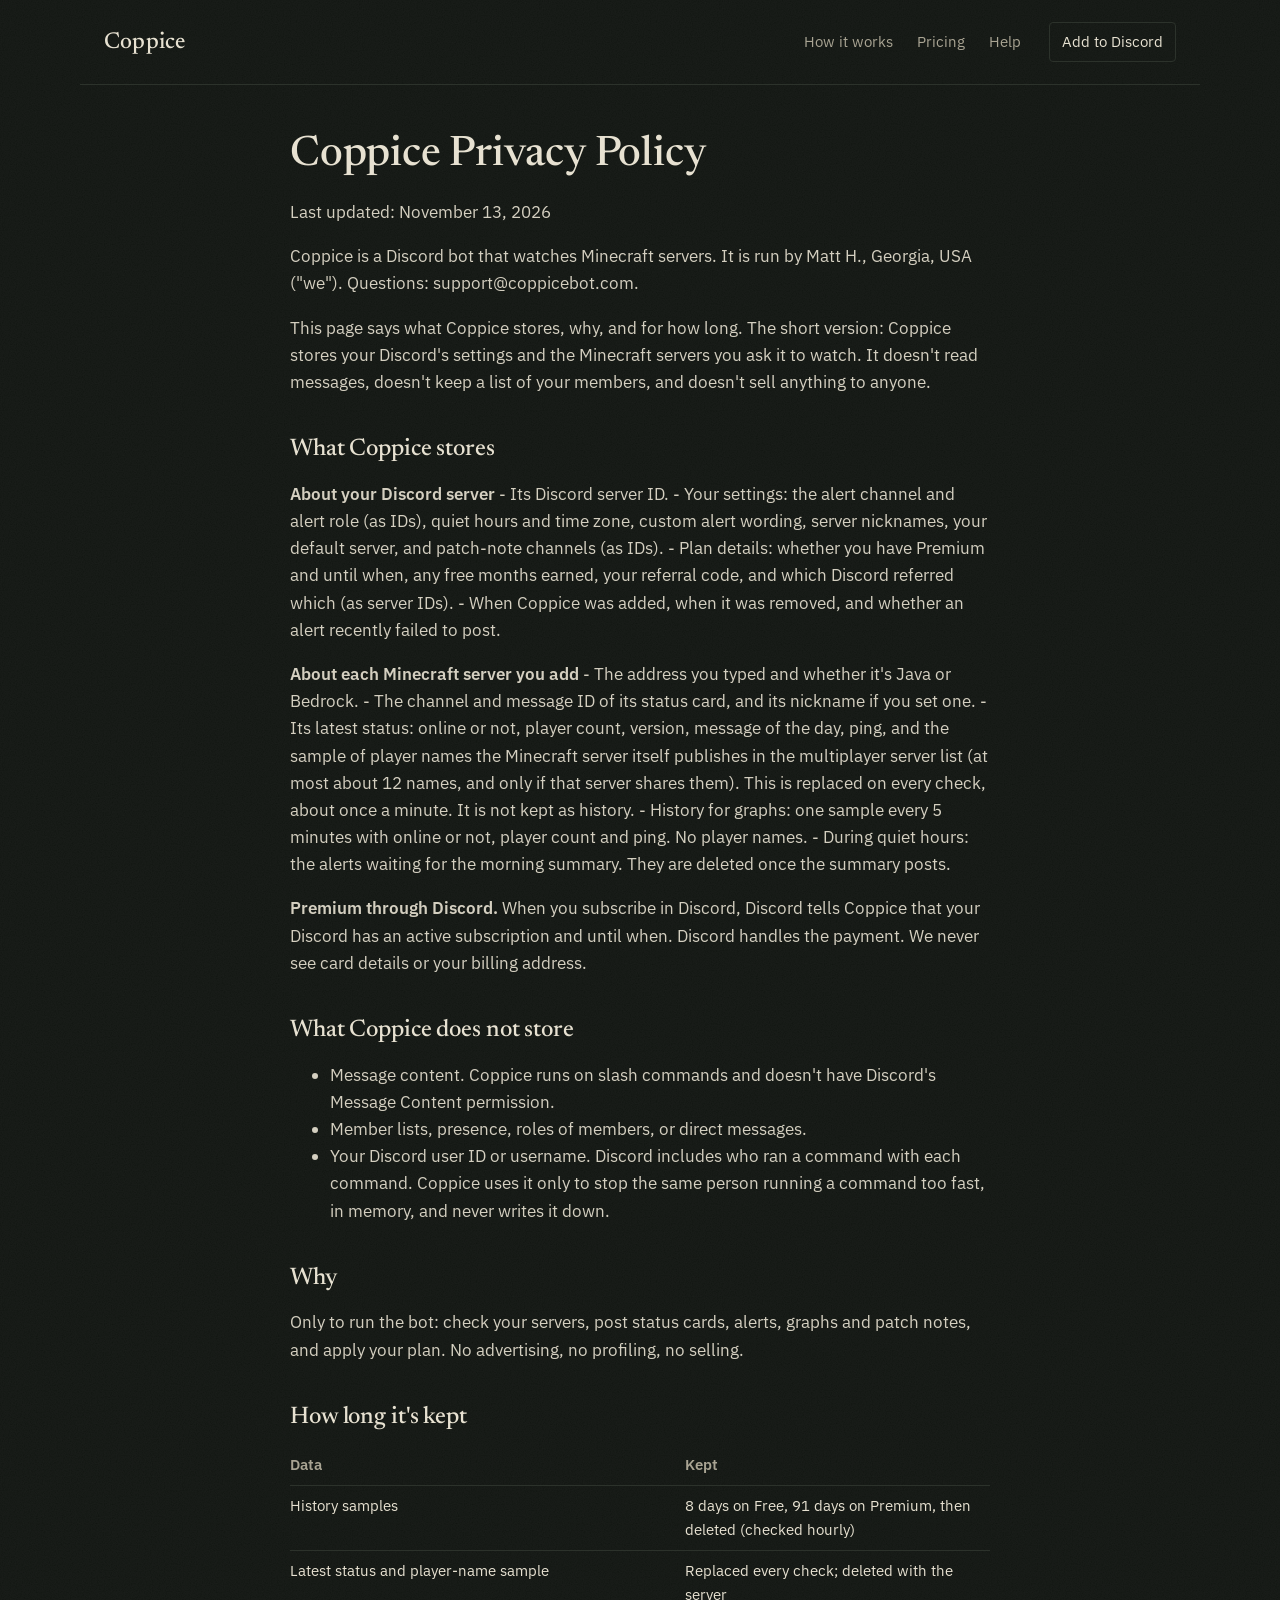
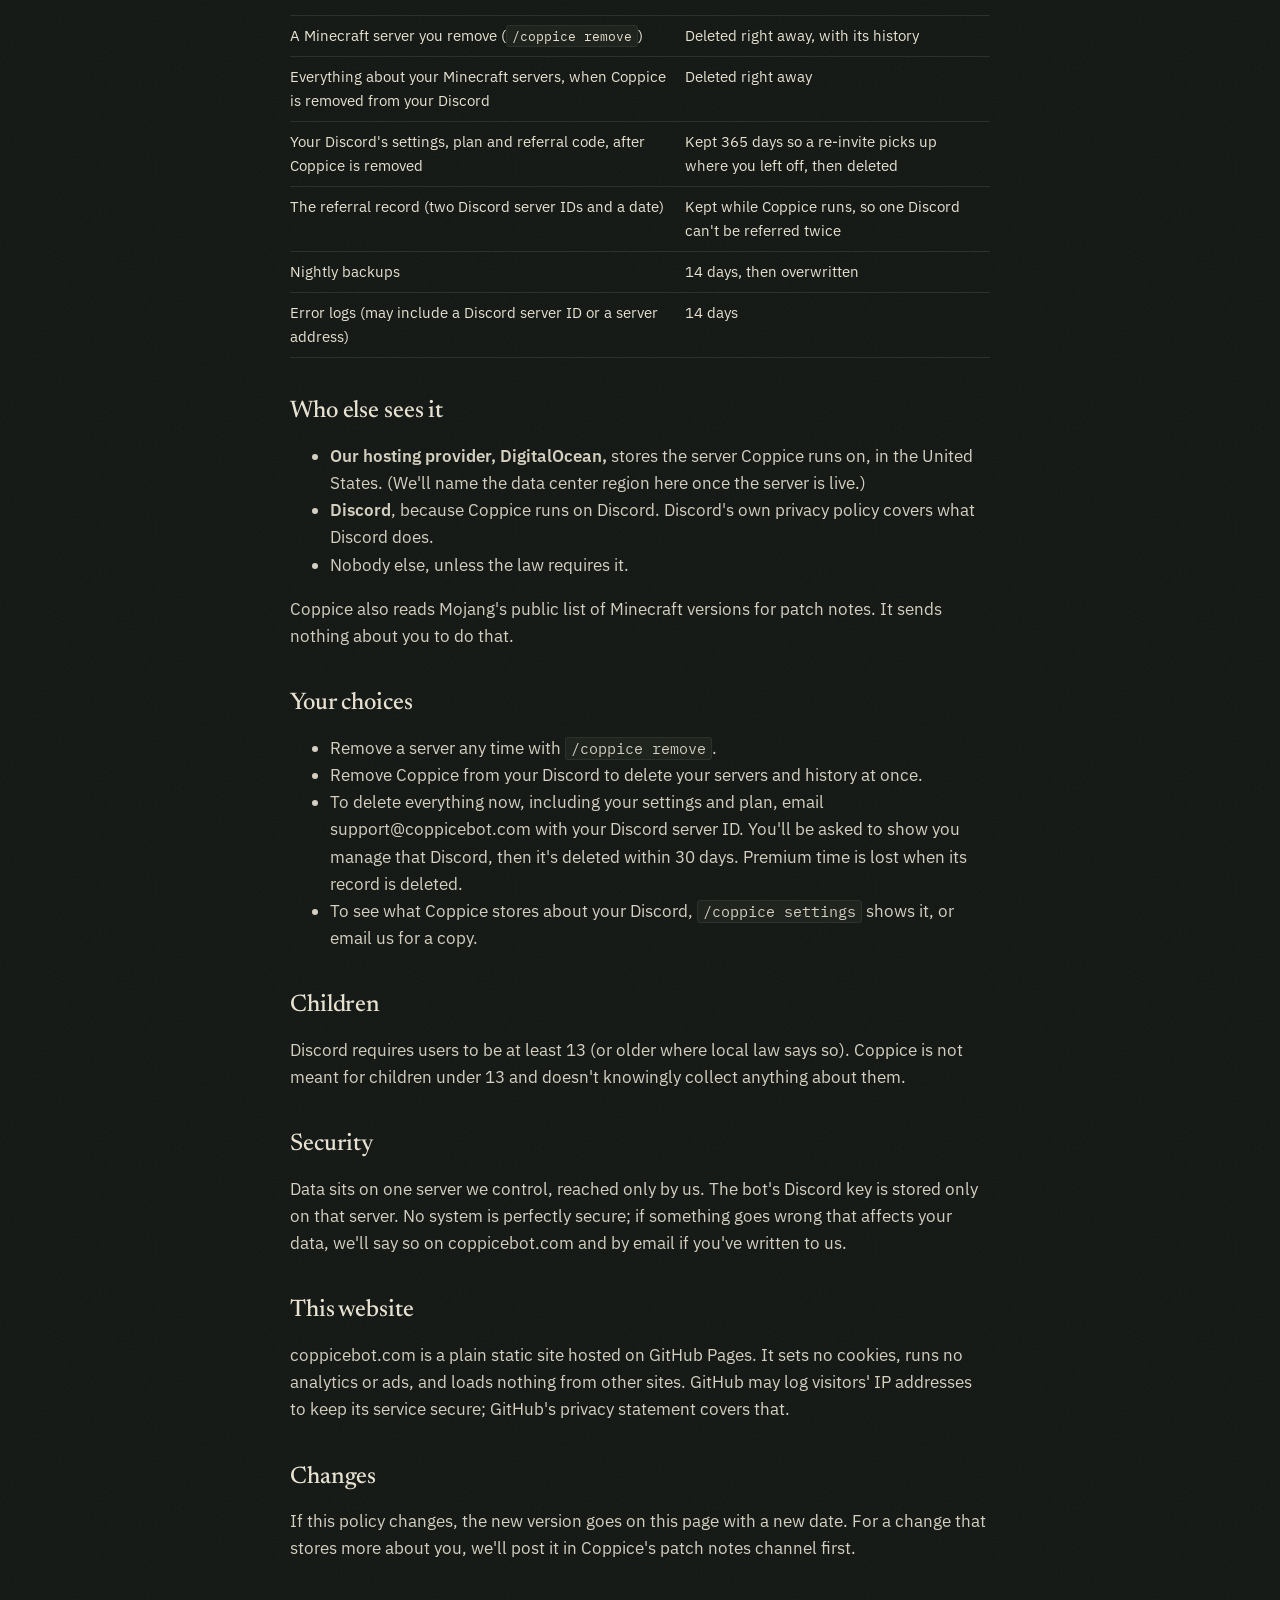
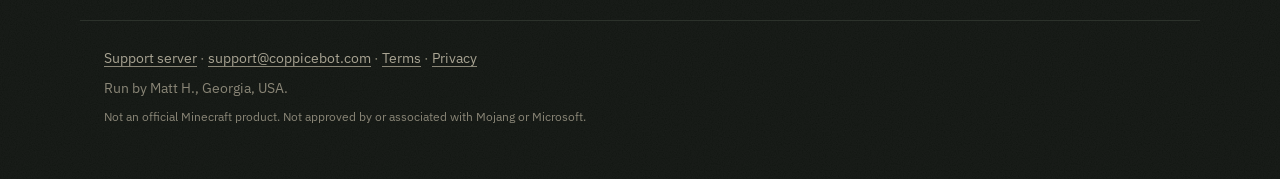
==== commit 56034480: "Add support server link; Privacy wording" ====
--- a/privacy/index.html
+++ b/privacy/index.html
@@ -19,7 +19,7 @@
 <main>
 <article class="legal wrap">
 <h1>Coppice Privacy Policy</h1>
-<p>Last updated: November 12, 2026</p>
+<p>Last updated: November 13, 2026</p>
 <p>Coppice is a Discord bot that watches Minecraft servers. It is run by
 Matt H., Georgia, USA ("we"). Questions:
 support@coppicebot.com.</p>
@@ -124,8 +124,8 @@
 <li>Remove a server any time with <code>/coppice remove</code>.</li>
 <li>Remove Coppice from your Discord to delete your servers and history at once.</li>
 <li>To delete everything now, including your settings and plan, email
-  support@coppicebot.com with your Discord server ID. We'll ask you to show
-  you manage that Discord, then delete it within 30 days. Premium time is lost
+  support@coppicebot.com with your Discord server ID. You'll be asked to show
+  you manage that Discord, then it's deleted within 30 days. Premium time is lost
   when its record is deleted.</li>
 <li>To see what Coppice stores about your Discord, <code>/coppice settings</code> shows it,
   or email us for a copy.</li>
@@ -151,7 +151,7 @@
 </article>
 </main>
 <footer class="wrap">
-  <p><a href="mailto:support@coppicebot.com">support@coppicebot.com</a> · <a href="../terms/">Terms</a> · <a href="../privacy/">Privacy</a></p>
+  <p><a href="https://discord.gg/eRrQbEtKV">Support server</a> · <a href="mailto:support@coppicebot.com">support@coppicebot.com</a> · <a href="../terms/">Terms</a> · <a href="../privacy/">Privacy</a></p>
   <p>Run by Matt H., Georgia, USA.</p>
   <p class="fine">Not an official Minecraft product. Not approved by or associated with Mojang or Microsoft.</p>
 </footer>
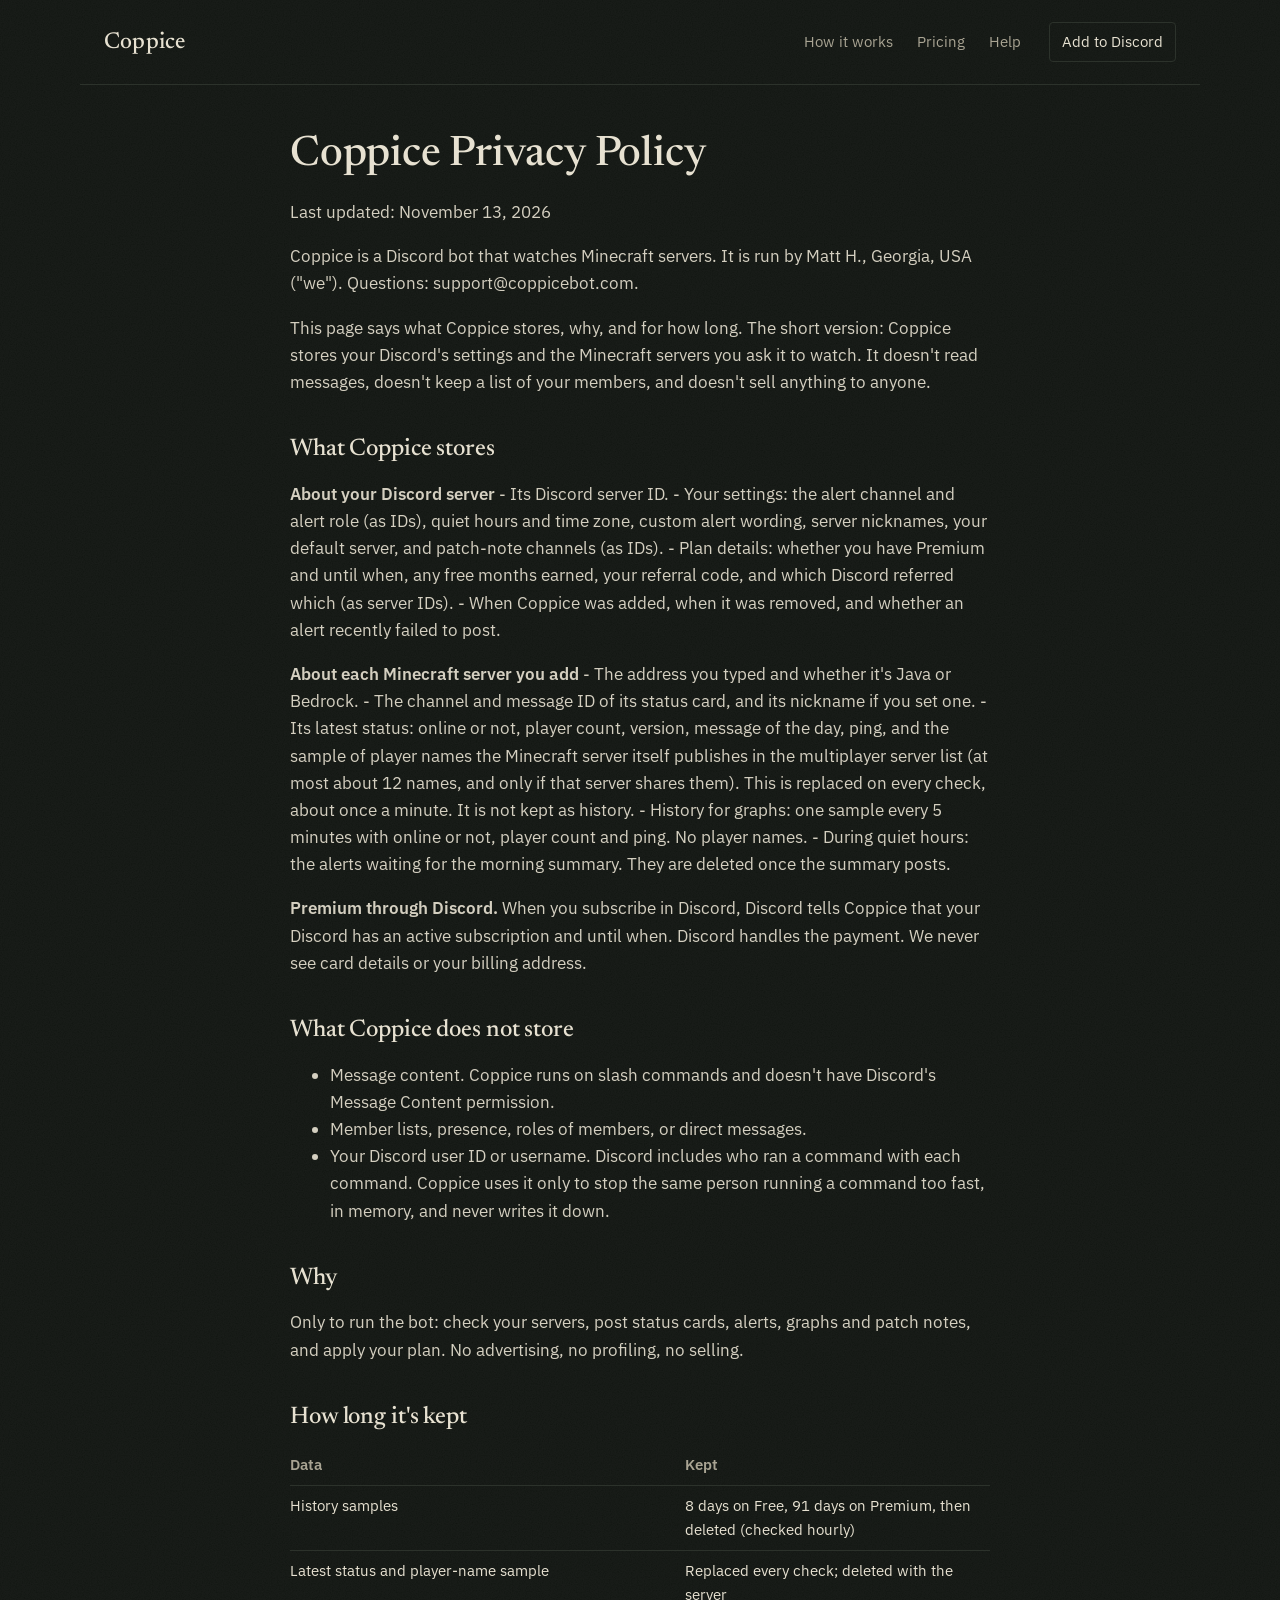
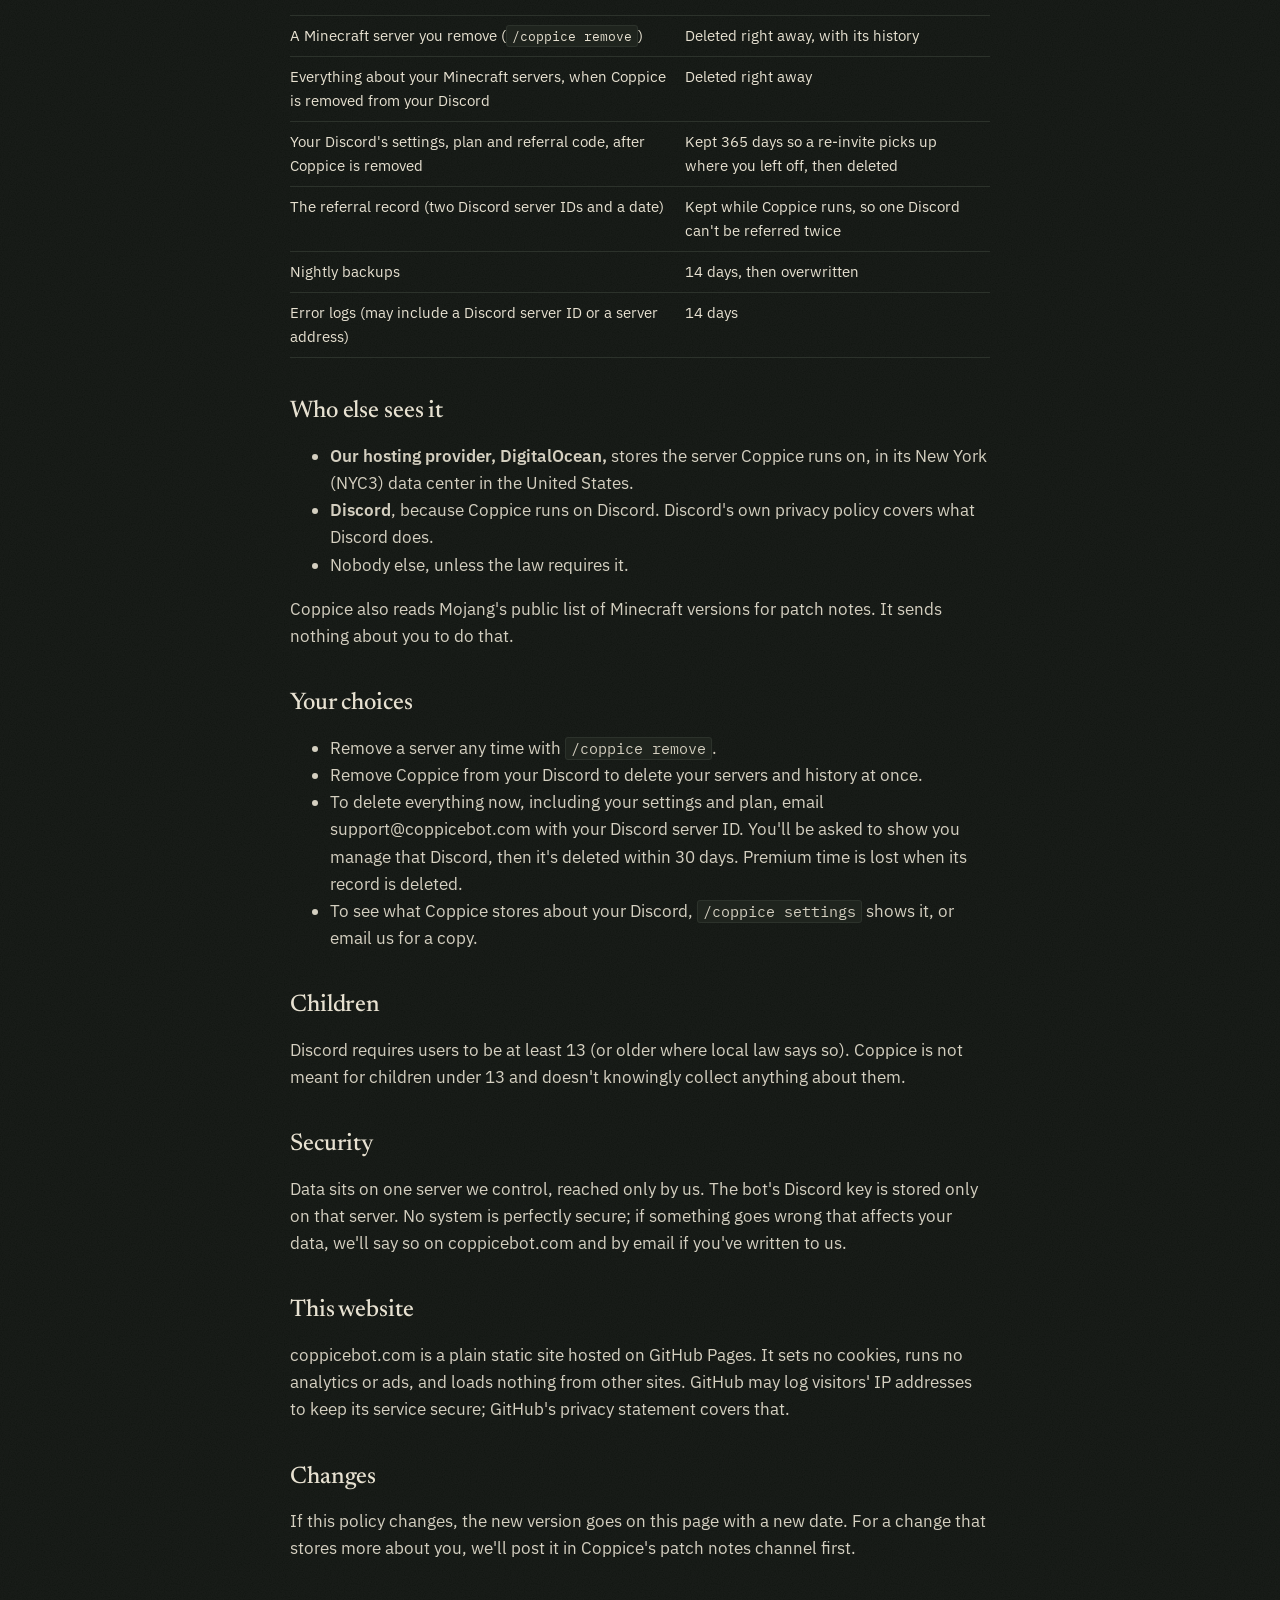
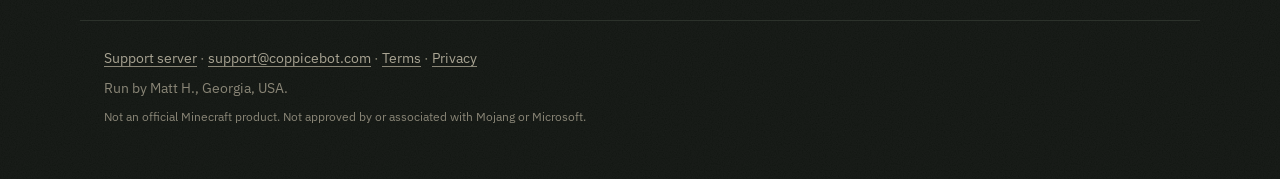
==== commit d1eeffbb: "Add files via upload" ====
--- a/privacy/index.html
+++ b/privacy/index.html
@@ -111,8 +111,7 @@
 <h2>Who else sees it</h2>
 <ul>
 <li><strong>Our hosting provider, DigitalOcean,</strong> stores the server Coppice runs on,
-  in the United States. (We'll name the data center region here once the
-  server is live.)</li>
+  in its New York (NYC3) data center in the United States.</li>
 <li><strong>Discord</strong>, because Coppice runs on Discord. Discord's own privacy policy
   covers what Discord does.</li>
 <li>Nobody else, unless the law requires it.</li>
@@ -151,7 +150,7 @@
 </article>
 </main>
 <footer class="wrap">
-  <p><a href="https://discord.gg/eRrQbEtKV">Support server</a> · <a href="mailto:support@coppicebot.com">support@coppicebot.com</a> · <a href="../terms/">Terms</a> · <a href="../privacy/">Privacy</a></p>
+  <p><a href="https://discord.gg/HShS7neASg">Support server</a> · <a href="mailto:support@coppicebot.com">support@coppicebot.com</a> · <a href="../terms/">Terms</a> · <a href="../privacy/">Privacy</a></p>
   <p>Run by Matt H., Georgia, USA.</p>
   <p class="fine">Not an official Minecraft product. Not approved by or associated with Mojang or Microsoft.</p>
 </footer>
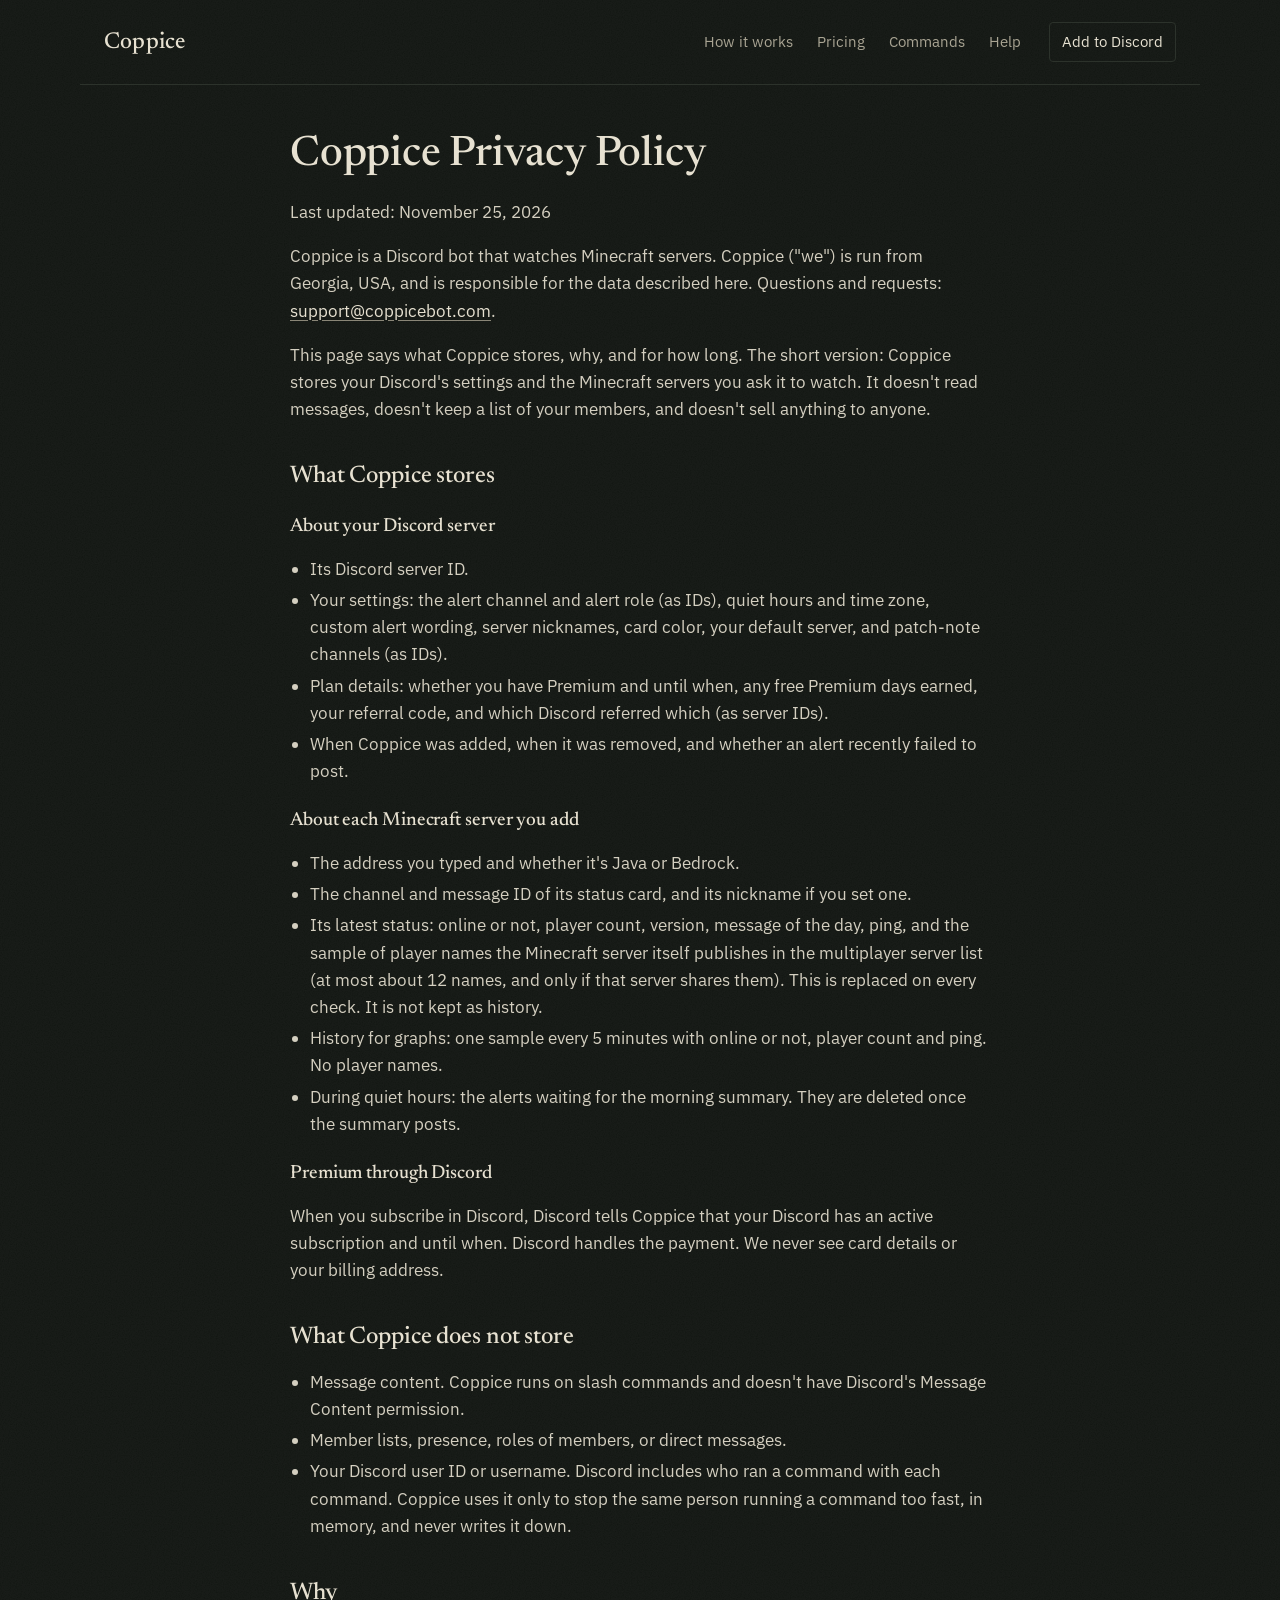
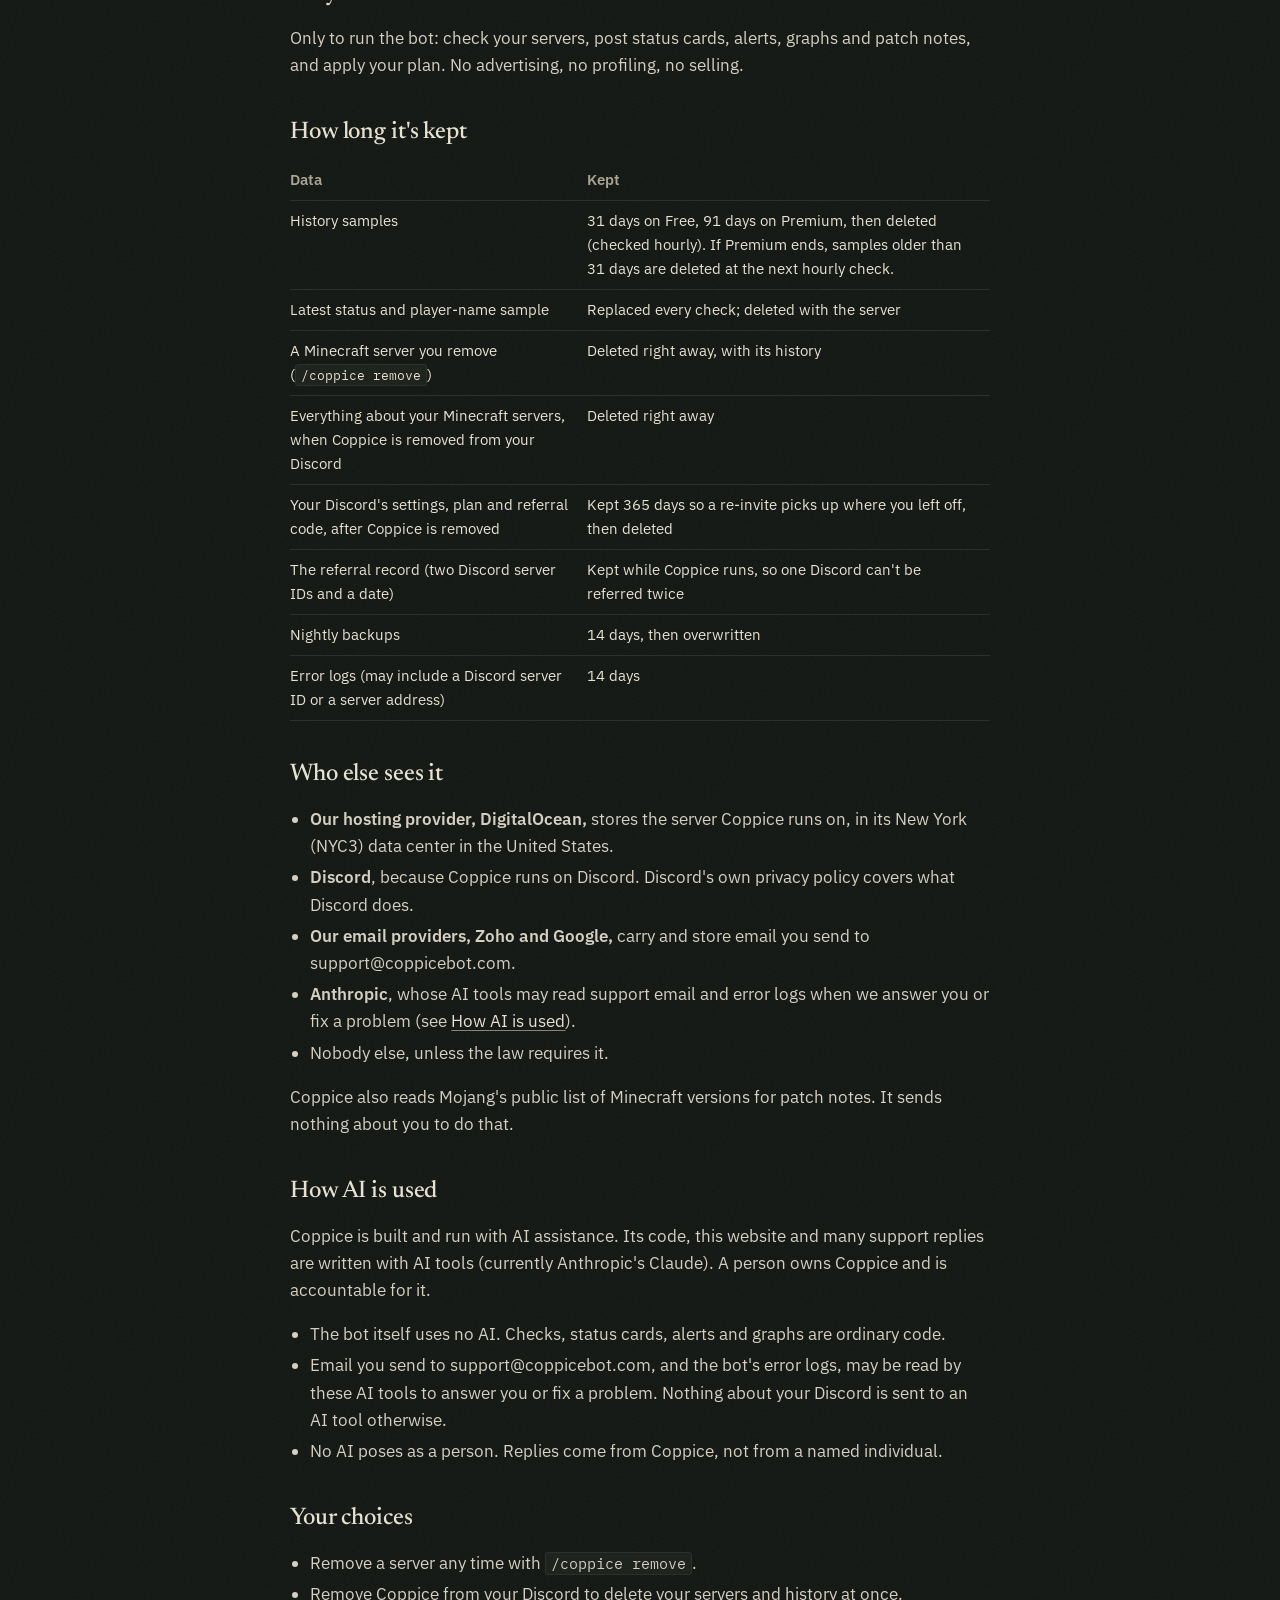
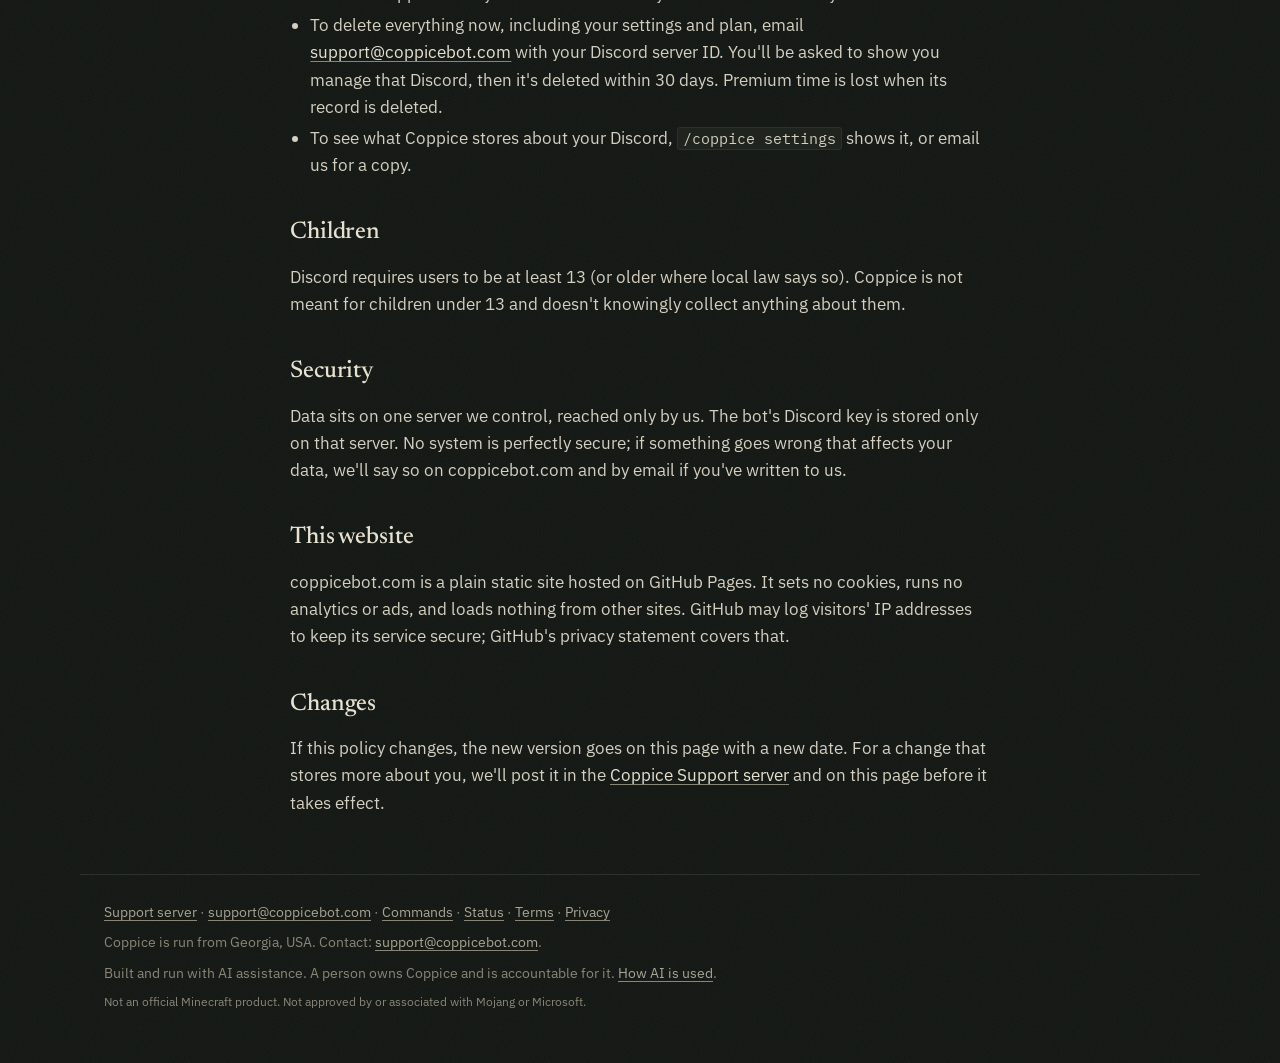
==== commit 07ccbf80: "Site for Coppice v0.3.23: 10 free servers, Premium 4.99 (not on sale yet), Commands and Status pages" ====
--- a/privacy/index.html
+++ b/privacy/index.html
@@ -6,6 +6,7 @@
 <title>Coppice Privacy Policy</title>
 <meta name="description" content="Coppice Privacy Policy.">
 <meta name="theme-color" content="#111511">
+<link rel="icon" href="../favicon.png" type="image/png">
 <link rel="preload" href="../fonts/plex-sans-latin.woff2" as="font" type="font/woff2" crossorigin>
 <link rel="preload" href="../fonts/newsreader-latin.woff2" as="font" type="font/woff2" crossorigin>
 <link rel="stylesheet" href="../style.css">
@@ -13,46 +14,53 @@
 <body>
 <header class="top wrap">
   <a class="mark" href="../">Coppice</a>
-  <nav aria-label="Sections"><a href="../#outage">How it works</a><a href="../#pricing">Pricing</a><a href="../#help">Help</a></nav>
+  <nav aria-label="Sections"><a href="../#outage">How it works</a><a href="../#pricing">Pricing</a><a href="../commands/">Commands</a><a href="../#help">Help</a></nav>
   <a class="small-add" href="https://discord.com/oauth2/authorize?client_id=1570571016768589925&permissions=117760&integration_type=0&scope=bot+applications.commands">Add to Discord</a>
 </header>
 <main>
 <article class="legal wrap">
 <h1>Coppice Privacy Policy</h1>
-<p>Last updated: November 13, 2026</p>
-<p>Coppice is a Discord bot that watches Minecraft servers. It is run by
-Matt H., Georgia, USA ("we"). Questions:
-support@coppicebot.com.</p>
+<p>Last updated: November 25, 2026</p>
+
+<p>Coppice is a Discord bot that watches Minecraft servers. Coppice ("we") is
+run from Georgia, USA, and is responsible for the data described here. Questions
+and requests: <a href="mailto:support@coppicebot.com">support@coppicebot.com</a>.</p>
 <p>This page says what Coppice stores, why, and for how long. The short version:
 Coppice stores your Discord's settings and the Minecraft servers you ask it to
 watch. It doesn't read messages, doesn't keep a list of your members, and
 doesn't sell anything to anyone.</p>
 <h2>What Coppice stores</h2>
-<p><strong>About your Discord server</strong>
-- Its Discord server ID.
-- Your settings: the alert channel and alert role (as IDs), quiet hours and
-  time zone, custom alert wording, server nicknames, your default server, and
-  patch-note channels (as IDs).
-- Plan details: whether you have Premium and until when, any free months
-  earned, your referral code, and which Discord referred which (as server IDs).
-- When Coppice was added, when it was removed, and whether an alert recently
-  failed to post.</p>
-<p><strong>About each Minecraft server you add</strong>
-- The address you typed and whether it's Java or Bedrock.
-- The channel and message ID of its status card, and its nickname if you set
-  one.
-- Its latest status: online or not, player count, version, message of the day,
+<h3>About your Discord server</h3>
+<ul>
+<li>Its Discord server ID.</li>
+<li>Your settings: the alert channel and alert role (as IDs), quiet hours and
+  time zone, custom alert wording, server nicknames, card color, your default
+  server, and patch-note channels (as IDs).</li>
+<li>Plan details: whether you have Premium and until when, any free Premium days
+  earned, your referral code, and which Discord referred which (as server IDs).</li>
+<li>When Coppice was added, when it was removed, and whether an alert recently
+  failed to post.</li>
+</ul>
+<h3>About each Minecraft server you add</h3>
+<ul>
+<li>The address you typed and whether it's Java or Bedrock.</li>
+<li>The channel and message ID of its status card, and its nickname if you set
+  one.</li>
+
+<li>Its latest status: online or not, player count, version, message of the day,
   ping, and the sample of player names the Minecraft server itself publishes
   in the multiplayer server list (at most about 12 names, and only if that
-  server shares them). This is replaced on every check, about once a minute.
-  It is not kept as history.
-- History for graphs: one sample every 5 minutes with online or not, player
-  count and ping. No player names.
-- During quiet hours: the alerts waiting for the morning summary. They are
-  deleted once the summary posts.</p>
-<p><strong>Premium through Discord.</strong> When you subscribe in Discord, Discord tells
-Coppice that your Discord has an active subscription and until when. Discord
-handles the payment. We never see card details or your billing address.</p>
+  server shares them). This is replaced on every check. It is not kept as
+  history.</li>
+<li>History for graphs: one sample every 5 minutes with online or not, player
+  count and ping. No player names.</li>
+<li>During quiet hours: the alerts waiting for the morning summary. They are
+  deleted once the summary posts.</li>
+</ul>
+<h3>Premium through Discord</h3>
+<p>When you subscribe in Discord, Discord tells Coppice that your Discord has an
+active subscription and until when. Discord handles the payment. We never see
+card details or your billing address.</p>
 <h2>What Coppice does not store</h2>
 <ul>
 <li>Message content. Coppice runs on slash commands and doesn't have Discord's
@@ -76,7 +84,7 @@
 <tbody>
 <tr>
 <td>History samples</td>
-<td>8 days on Free, 91 days on Premium, then deleted (checked hourly)</td>
+<td>31 days on Free, 91 days on Premium, then deleted (checked hourly). If Premium ends, samples older than 31 days are deleted at the next hourly check.</td>
 </tr>
 <tr>
 <td>Latest status and player-name sample</td>
@@ -114,16 +122,33 @@
   in its New York (NYC3) data center in the United States.</li>
 <li><strong>Discord</strong>, because Coppice runs on Discord. Discord's own privacy policy
   covers what Discord does.</li>
+<li><strong>Our email providers, Zoho and Google,</strong> carry and store email you send to
+  support@coppicebot.com.</li>
+<li><strong>Anthropic</strong>, whose AI tools may read support email and error logs when we
+  answer you or fix a problem (see <a href="#ai">How AI is used</a>).</li>
 <li>Nobody else, unless the law requires it.</li>
 </ul>
 <p>Coppice also reads Mojang's public list of Minecraft versions for patch notes.
 It sends nothing about you to do that.</p>
+<h2 id="ai">How AI is used</h2>
+<p>Coppice is built and run with AI assistance. Its code, this website and many
+support replies are written with AI tools (currently Anthropic's Claude). A
+person owns Coppice and is accountable for it.</p>
+<ul>
+<li>The bot itself uses no AI. Checks, status cards, alerts and graphs are
+  ordinary code.</li>
+<li>Email you send to support@coppicebot.com, and the bot's error logs, may be
+  read by these AI tools to answer you or fix a problem. Nothing about your
+  Discord is sent to an AI tool otherwise.</li>
+<li>No AI poses as a person. Replies come from Coppice, not from a named
+  individual.</li>
+</ul>
 <h2>Your choices</h2>
 <ul>
 <li>Remove a server any time with <code>/coppice remove</code>.</li>
 <li>Remove Coppice from your Discord to delete your servers and history at once.</li>
 <li>To delete everything now, including your settings and plan, email
-  support@coppicebot.com with your Discord server ID. You'll be asked to show
+  <a href="mailto:support@coppicebot.com">support@coppicebot.com</a> with your Discord server ID. You'll be asked to show
   you manage that Discord, then it's deleted within 30 days. Premium time is lost
   when its record is deleted.</li>
 <li>To see what Coppice stores about your Discord, <code>/coppice settings</code> shows it,
@@ -145,13 +170,16 @@
 statement covers that.</p>
 <h2>Changes</h2>
 <p>If this policy changes, the new version goes on this page with a new date. For
-a change that stores more about you, we'll post it in Coppice's patch notes
-channel first.</p>
+a change that stores more about you, we'll post it in the
+<a href="https://discord.gg/HShS7neASg">Coppice Support server</a> and on this page
+before it takes effect.</p>
 </article>
 </main>
 <footer class="wrap">
-  <p><a href="https://discord.gg/HShS7neASg">Support server</a> · <a href="mailto:support@coppicebot.com">support@coppicebot.com</a> · <a href="../terms/">Terms</a> · <a href="../privacy/">Privacy</a></p>
-  <p>Run by Matt H., Georgia, USA.</p>
+  <p><a href="https://discord.gg/HShS7neASg">Support server</a> · <a href="mailto:support@coppicebot.com">support@coppicebot.com</a> · <a href="../commands/">Commands</a> · <a href="../status/">Status</a> · <a href="../terms/">Terms</a> · <a href="../privacy/">Privacy</a></p>
+
+  <p>Coppice is run from Georgia, USA. Contact: <a href="mailto:support@coppicebot.com">support@coppicebot.com</a>.</p>
+  <p>Built and run with AI assistance. A person owns Coppice and is accountable for it. <a href="../privacy/#ai">How AI is used</a>.</p>
   <p class="fine">Not an official Minecraft product. Not approved by or associated with Mojang or Microsoft.</p>
 </footer>
 </body>
--- a/style.css
+++ b/style.css
@@ -56,7 +56,12 @@
 .top nav a:hover { color: var(--text); }
 .top .small-add { font-size: 15px; color: var(--text); text-decoration: none; border: 1px solid var(--line); padding: 7px 12px; border-radius: 4px; }
 .top .small-add:hover { border-color: var(--brass); }
-@media (max-width: 720px) { .top nav { display: none; } }
+/* Phones: the nav drops to its own row under the mark instead of disappearing (was display: none). */
+@media (max-width: 720px) {
+  .top { flex-wrap: wrap; gap: 12px 16px; padding-top: 16px; padding-bottom: 14px; }
+  .top nav { order: 3; flex-basis: 100%; gap: 6px 18px; flex-wrap: wrap; }
+  .top nav a { font-size: 15px; padding: 4px 0; }
+}
 
 /* Type */
 h1, h2, h3 { font-family: var(--serif); font-weight: 500; letter-spacing: -0.005em; text-wrap: balance; }
@@ -75,6 +80,7 @@
 .button:hover { background: #d4ad69; }
 .quiet-link { color: var(--muted); font-size: 16px; }
 .fineprint { color: var(--faint); font-size: 14px; margin: 0; }
+.offer { color: var(--text); font-size: 17px; margin: 18px 0 0; }
 
 /* The Discord mock */
 .mock { margin: 0; min-width: 0; }
@@ -121,7 +127,9 @@
 @media (max-width: 720px) { .band { padding-top: 52px; padding-bottom: 52px; } }
 .split { display: grid; grid-template-columns: minmax(0, 0.8fr) minmax(0, 1.2fr); gap: 56px; align-items: start; }
 @media (max-width: 900px) { .split { grid-template-columns: 1fr; gap: 28px; } }
-.split > div > h2 { position: sticky; top: 24px; }
+/* The left column (heading and its lede) sticks together, and only when the columns sit side by side.
+   Before, the h2 alone stuck and the lede scrolled under it. */
+@media (min-width: 901px) { .split > div:first-child { position: sticky; top: 24px; } }
 
 /* Outage timeline */
 .timeline { list-style: none; margin: 0; padding: 0; border-left: 1px solid var(--line); }
@@ -133,6 +141,8 @@
 .timeline .what { display: block; }
 .timeline .why { display: block; color: var(--muted); font-size: 15px; }
 .note { color: var(--faint); font-size: 14px; margin: 28px 0 0; max-width: 40em; }
+.note + .note { margin-top: 12px; }
+.note strong { color: var(--muted); font-weight: 600; }
 
 /* Setup */
 .steps { counter-reset: step; list-style: none; margin: 0; padding: 0; display: grid; gap: 28px; }
@@ -146,11 +156,19 @@
 .cmd button:hover { color: var(--text); border-color: var(--faint); }
 .perm { margin-top: 36px; padding-top: 24px; border-top: 1px solid var(--line); }
 .perm p { color: var(--muted); margin: 6px 0 0; }
+.perm p + p { margin-top: 10px; }
+.plain { margin: 10px 0 0; padding-left: 1.1em; color: var(--muted); }
+.plain li { margin: 6px 0; }
+.plain strong { color: var(--text); font-weight: 500; }
 
 /* Features: graph plus a plain list, no icon cards */
 .figure { margin: 0 0 40px; max-width: 900px; }
 .figure img { border: 1px solid var(--line); border-radius: 4px; }
 .figure figcaption { color: var(--faint); font-size: 14px; margin-top: 10px; }
+.figs { display: grid; grid-template-columns: minmax(0, 1.6fr) minmax(0, 1fr); gap: 32px; align-items: start; margin-bottom: 40px; }
+.figs .figure { margin: 0; max-width: none; }
+.figure.shot img { border-radius: 6px; }
+@media (max-width: 900px) { .figs { grid-template-columns: 1fr; } .figure.shot { max-width: 460px; } }
 .facts { display: grid; grid-template-columns: repeat(2, minmax(0, 1fr)); gap: 0 48px; margin: 0; }
 @media (max-width: 720px) { .facts { grid-template-columns: 1fr; } }
 .facts div { border-top: 1px solid var(--line); padding: 16px 0 18px; }
@@ -159,7 +177,7 @@
 
 /* Pricing as a table, not two cards */
 .price-head { display: flex; flex-wrap: wrap; align-items: baseline; gap: 6px 22px; margin-bottom: 26px; }
-.price { font: 500 30px/1.1 var(--serif); }
+.price { font: 500 30px/1.1 var(--serif); margin: 0; }
 .price span { font: 400 16px var(--sans); color: var(--muted); }
 table.plans { width: 100%; max-width: 720px; border-collapse: collapse; font-size: 16px; }
 .plans th, .plans td { text-align: left; padding: 12px 12px 12px 0; border-bottom: 1px solid var(--line); vertical-align: top; }
@@ -188,5 +206,22 @@
 .legal table { width: 100%; border-collapse: collapse; font-size: 15px; display: block; overflow-x: auto; }
 .legal th, .legal td { text-align: left; border-bottom: 1px solid var(--line); padding: 8px 12px 8px 0; vertical-align: top; }
 .legal th { color: var(--muted); font-weight: 600; }
+.legal h3 { font-size: 19px; margin: 24px 0 4px; }
+.legal ul { padding-left: 1.2em; }
+.legal li { margin: 4px 0; }
+.legal a { color: var(--text); }
+.legal.wide { max-width: 60em; }
+.legal table.cmds { display: table; }
+.cmds td:first-child { white-space: nowrap; }
+.cmds td code { white-space: nowrap; }
+.cmds td:last-child { color: var(--muted); font-size: 14px; }
+@media (max-width: 640px) {
+  .legal table.cmds, .cmds thead, .cmds tbody, .cmds tr, .cmds td { display: block; }
+  .cmds thead { position: absolute; width: 1px; height: 1px; overflow: hidden; clip: rect(0 0 0 0); }
+  .cmds tr { border-bottom: 1px solid var(--line); padding: 10px 0; }
+  .cmds td { border: 0; padding: 2px 0; }
+  .cmds td:first-child { white-space: normal; }
+  .cmds td:last-child { font-size: 13px; }
+}
 .lost { padding-top: 96px; padding-bottom: 120px; }
 .visually-hidden { position: absolute; width: 1px; height: 1px; overflow: hidden; clip: rect(0 0 0 0); white-space: nowrap; }
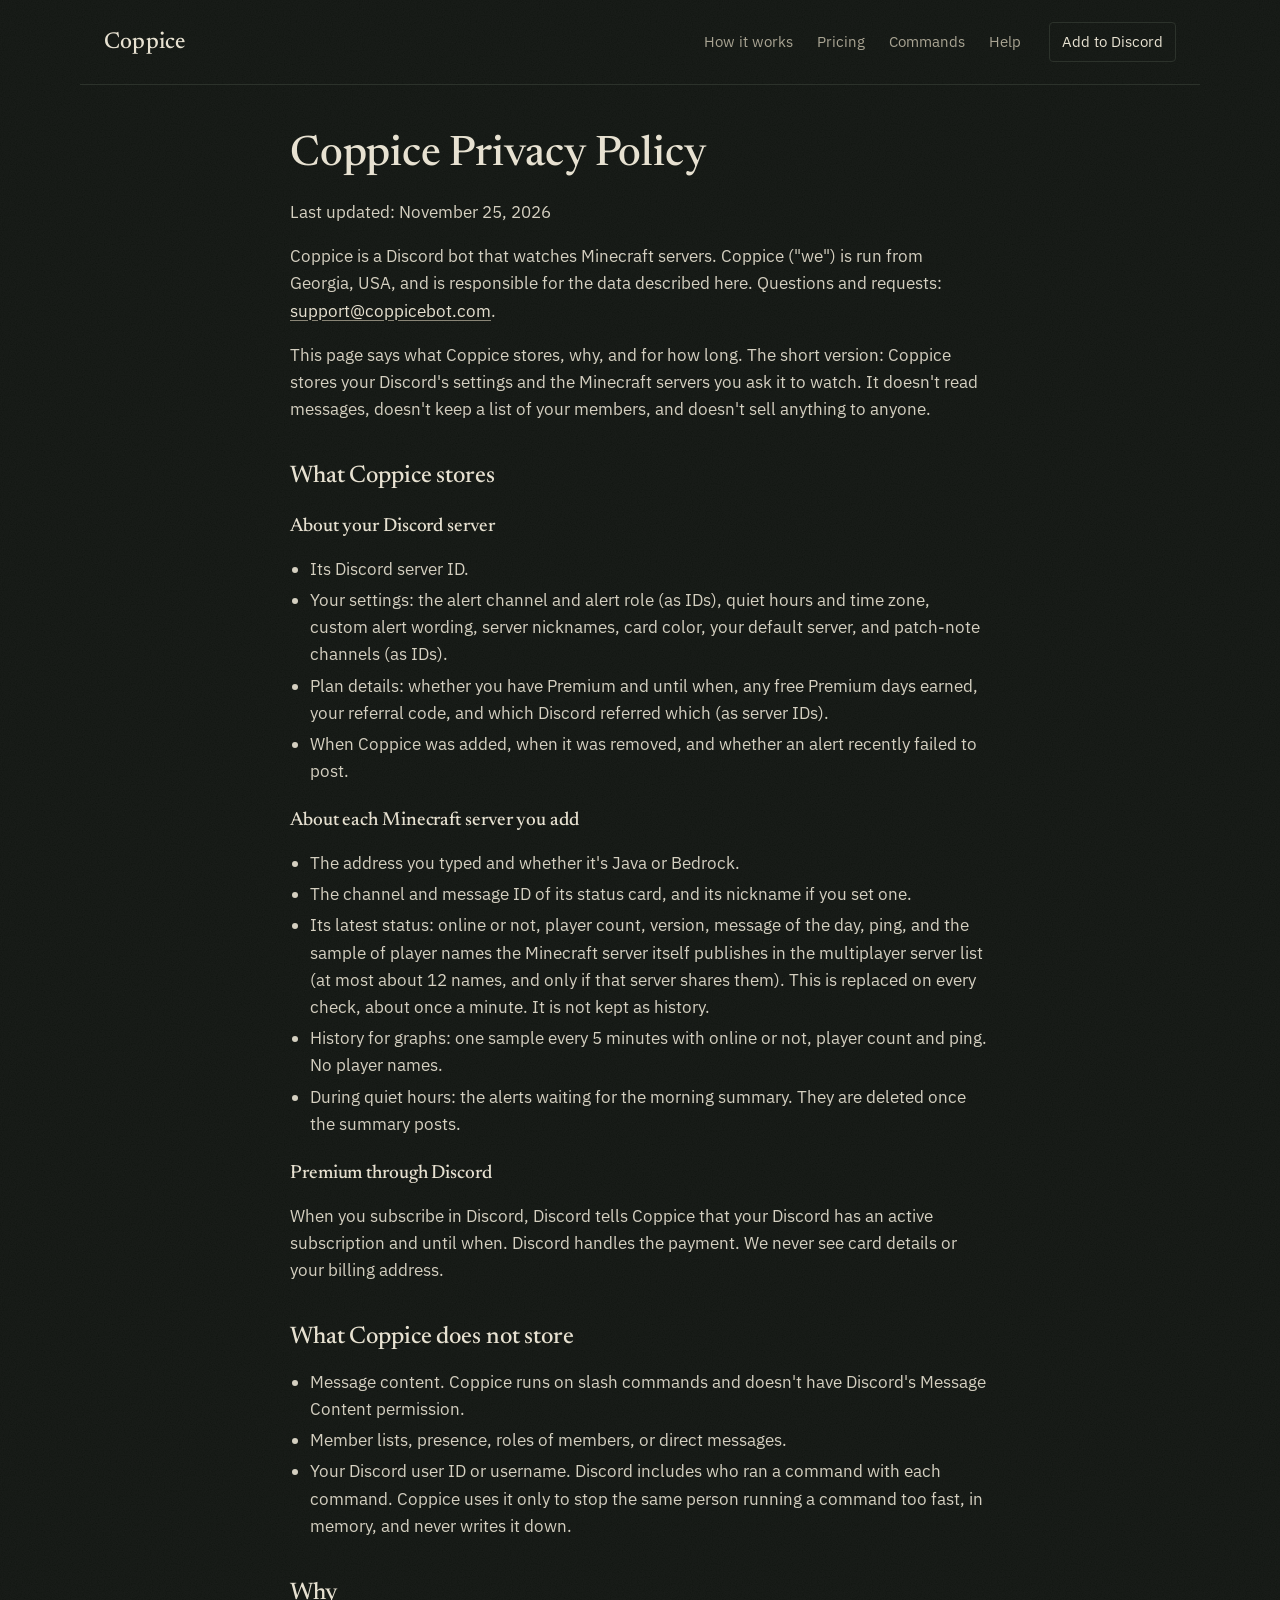
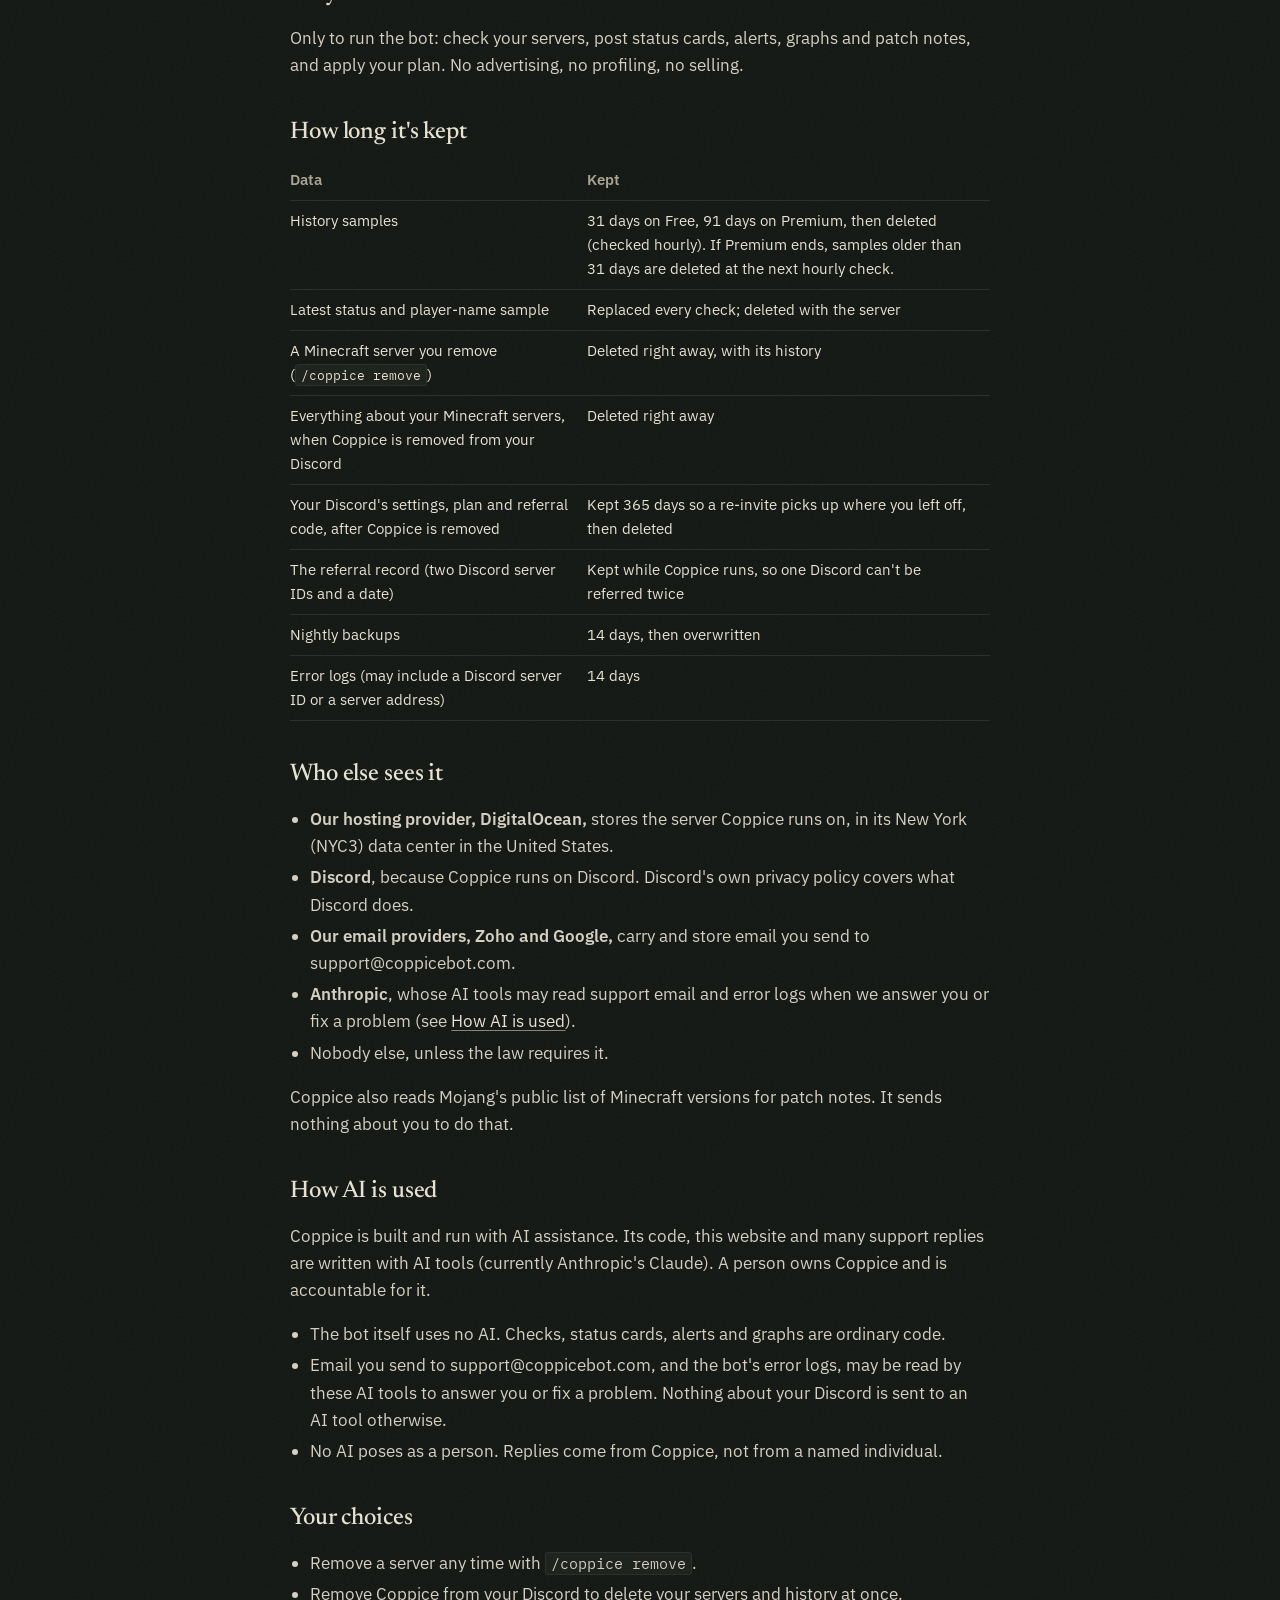
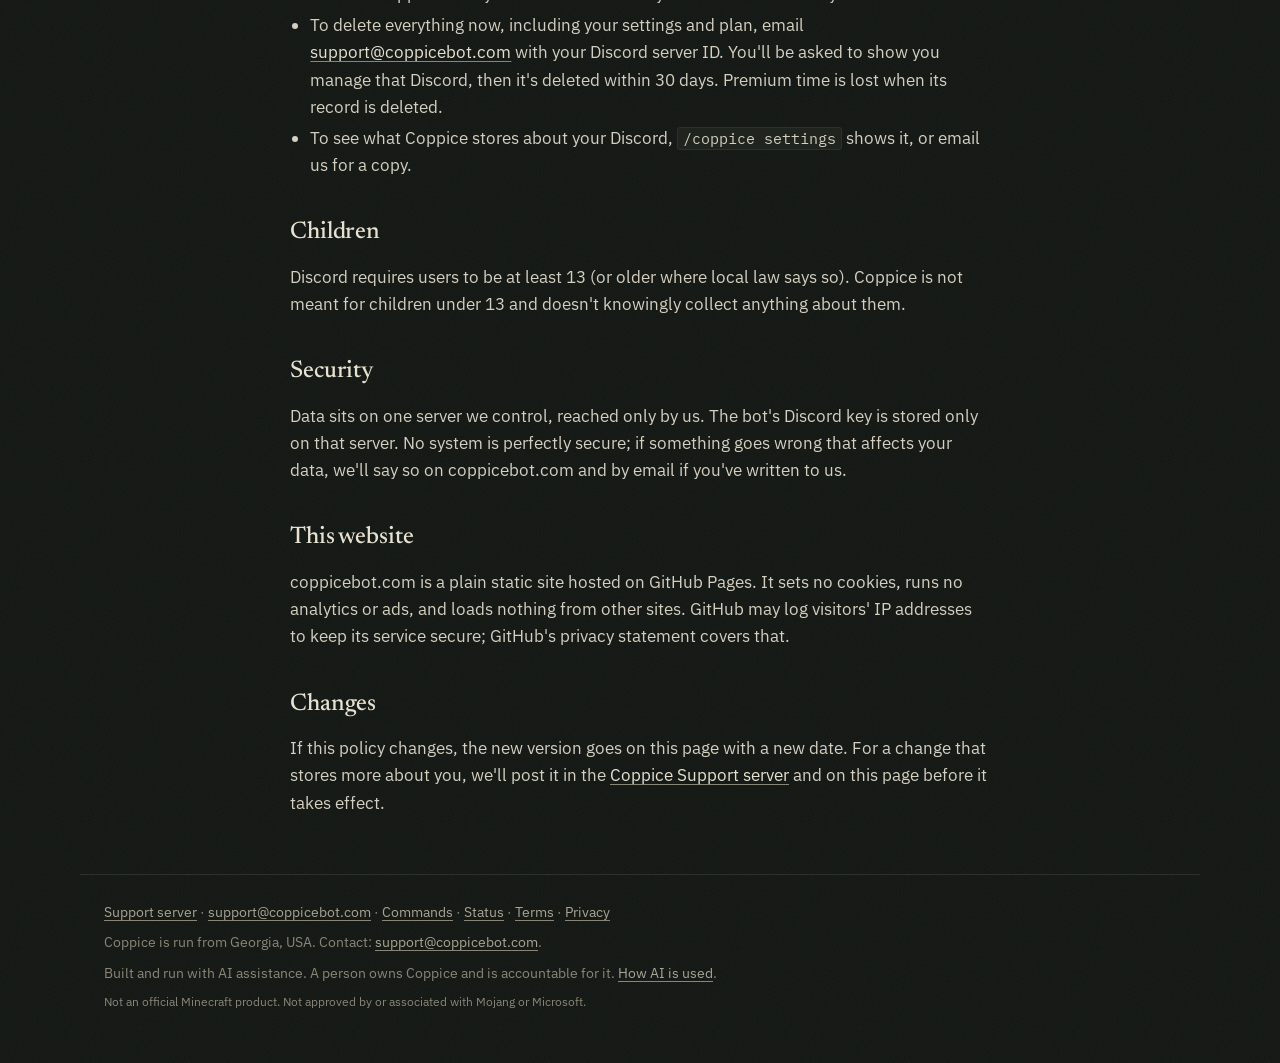
==== commit d5d65193: "Site: checks every 60 seconds wording (Home, Terms, Privacy, Status)" ====
--- a/privacy/index.html
+++ b/privacy/index.html
@@ -46,12 +46,12 @@
 <li>The address you typed and whether it's Java or Bedrock.</li>
 <li>The channel and message ID of its status card, and its nickname if you set
   one.</li>
-
 <li>Its latest status: online or not, player count, version, message of the day,
   ping, and the sample of player names the Minecraft server itself publishes
   in the multiplayer server list (at most about 12 names, and only if that
-  server shares them). This is replaced on every check. It is not kept as
-  history.</li>
+  server shares them). This is replaced on every check, about once a minute.
+  It is not kept as history.</li>
+
 <li>History for graphs: one sample every 5 minutes with online or not, player
   count and ping. No player names.</li>
 <li>During quiet hours: the alerts waiting for the morning summary. They are
